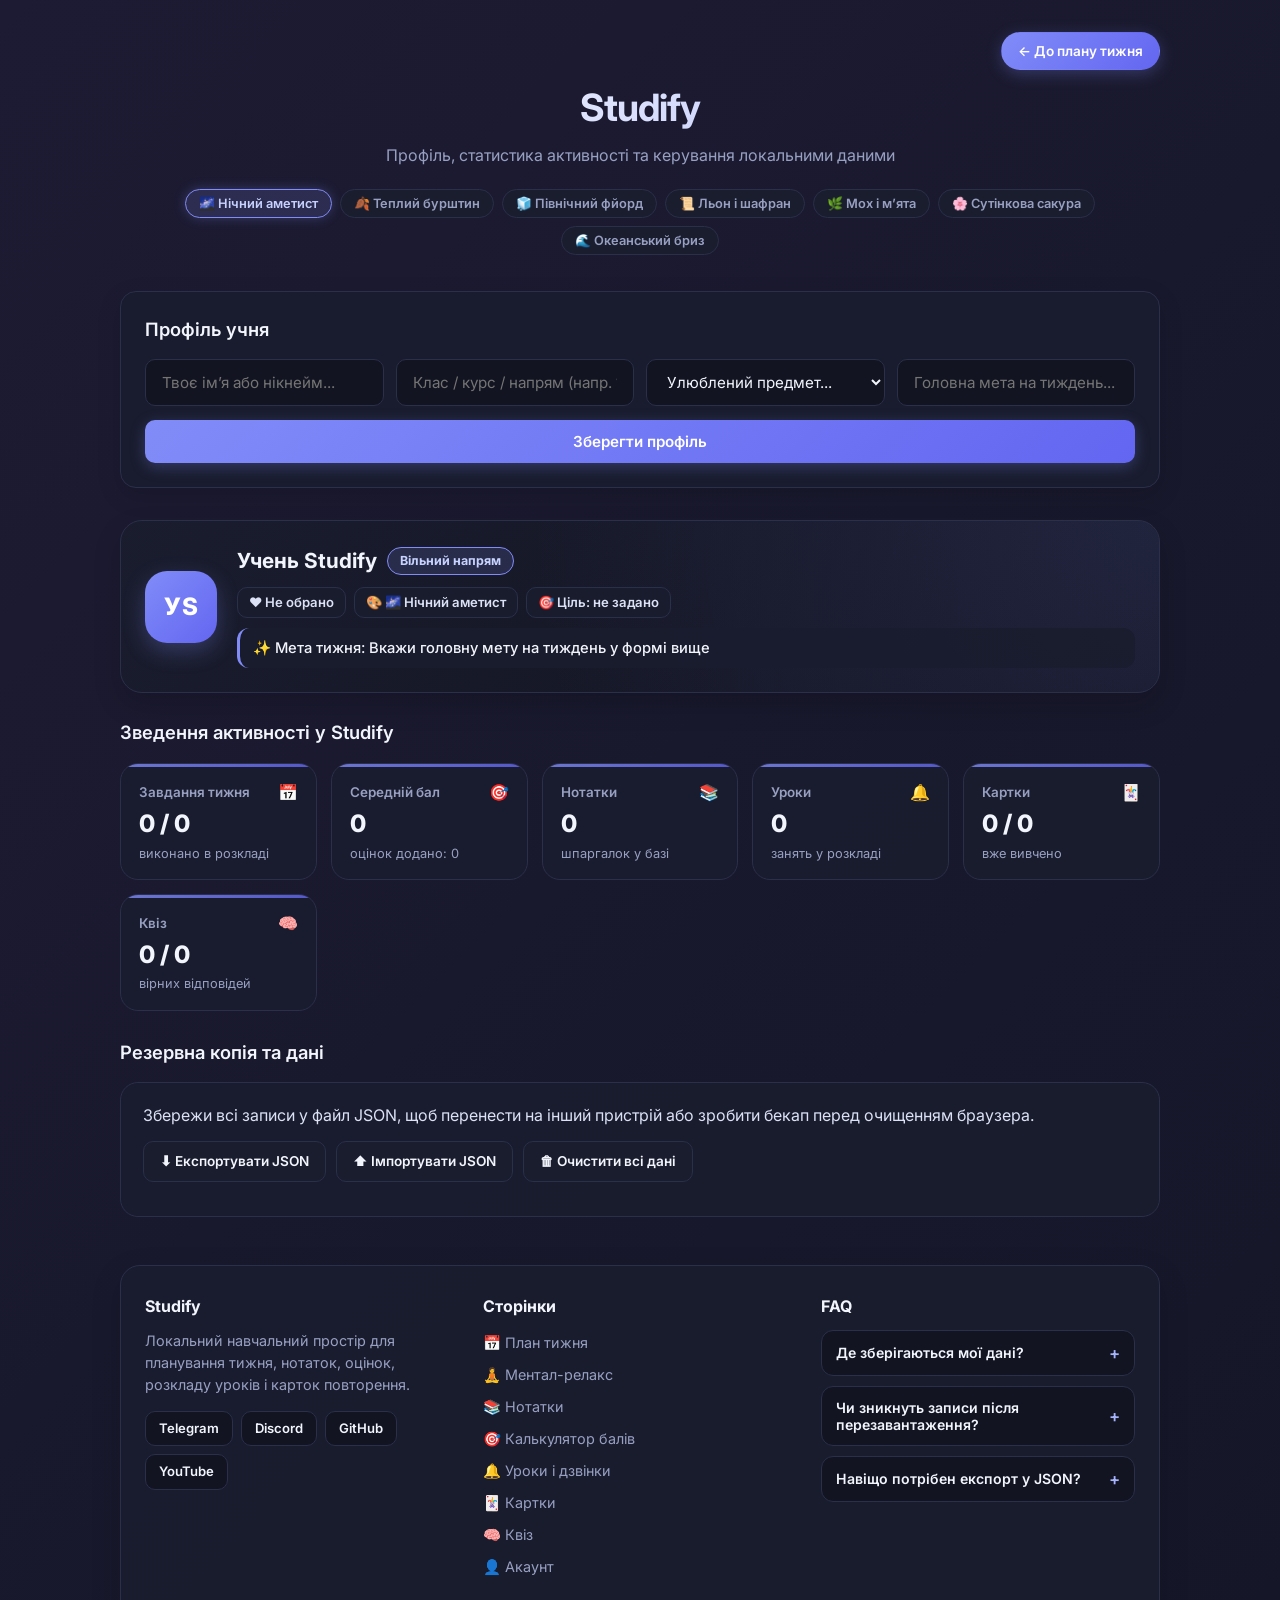
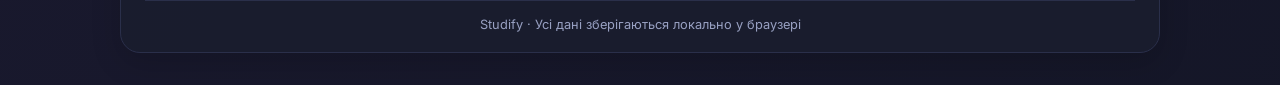
==== account.html @ 50eed4e3 "Add files via upload" ====
<!DOCTYPE html>
<html lang="uk">
<head>
    <meta charset="UTF-8">
    <meta name="viewport" content="width=device-width, initial-scale=1.0">
    <title>Studify — Акаунт</title>
    <link rel="stylesheet" href="css/style.css">
</head>
<body>
    <div class="container">
        <header>
            <div class="account-corner-wrap">
                <a href="index.html" class="account-corner-btn active-corner">← До плану тижня</a>
            </div>

            <h1>Studify</h1>
            <p>Профіль, статистика активності та керування локальними даними</p>

            <div class="theme-switcher">
                <button type="button" class="theme-btn active" data-theme="purple">🌌 Нічний аметист</button>
                <button type="button" class="theme-btn" data-theme="orange">🍂 Теплий бурштин</button>
                <button type="button" class="theme-btn" data-theme="blue">🧊 Північний фйорд</button>
                <button type="button" class="theme-btn" data-theme="cream">📜 Льон і шафран</button>
                <button type="button" class="theme-btn" data-theme="emerald">🌿 Мох і м’ята</button>
                <button type="button" class="theme-btn" data-theme="rose">🌸 Сутінкова сакура</button>
                <button type="button" class="theme-btn" data-theme="cyan">🌊 Океанський бриз</button>
            </div>
        </header>

        <section class="task-form-section">
            <h2>Профіль учня</h2>
            <form id="profileForm" class="profile-form">
                <div class="profile-grid">
                    <input type="text" id="profileName" placeholder="Твоє ім’я або нікнейм...">
                    <input type="text" id="profileGroup" placeholder="Клас / курс / напрям (напр. 10-Б або Web)...">
                    <select id="profileFavSubject">
                        <option value="">Улюблений предмет...</option>
                        <option value="Українська мова">Українська мова</option>
                        <option value="Українська література">Українська література</option>
                        <option value="Зарубіжна література">Зарубіжна література</option>
                        <option value="Алгебра">Алгебра</option>
                        <option value="Геометрія">Геометрія</option>
                        <option value="Історія України">Історія України</option>
                        <option value="Всесвітня історія">Всесвітня історія</option>
                        <option value="Англійська мова">Англійська мова</option>
                        <option value="Німецька мова">Німецька мова</option>
                        <option value="Фізика">Фізика</option>
                        <option value="Хімія">Хімія</option>
                        <option value="Біологія">Біологія</option>
                        <option value="Географія">Географія</option>
                        <option value="Інформатика">Інформатика</option>
                    </select>
                    <input type="text" id="profileGoal" placeholder="Головна мета на тиждень...">
                </div>
                <button type="submit">Зберегти профіль</button>
            </form>
        </section>

        <section class="board-section">
            <div class="account-hero" id="accountHero"></div>

            <h2>Зведення активності у Studify</h2>
            <div class="account-stats-grid" id="accountStatsGrid"></div>

            <h2 style="margin-top: 28px;">Резервна копія та дані</h2>
            <div class="account-data-panel">
                <p class="section-hint">Збережи всі записи у файл JSON, щоб перенести на інший пристрій або зробити бекап перед очищенням браузера.</p>
                <div class="account-data-actions">
                    <button type="button" class="secondary-btn" id="exportDataBtn">⬇ Експортувати JSON</button>
                    <label class="secondary-btn import-label" for="importDataInput">⬆ Імпортувати JSON</label>
                    <input type="file" id="importDataInput" accept=".json,application/json" style="display: none;">
                    <button type="button" class="secondary-btn danger-btn" id="clearAllDataBtn">🗑 Очистити всі дані</button>
                </div>
                <p class="account-status-msg" id="accountStatusMsg"></p>
            </div>
        </section>

        <footer class="site-footer">
            <div class="footer-grid">
                <div class="footer-col">
                    <h3>Studify</h3>
                    <p>Локальний навчальний простір для планування тижня, нотаток, оцінок, розкладу уроків і карток повторення.</p>
                    <div class="social-links">
                        <a href="https://t.me" target="_blank" rel="noopener noreferrer" class="social-link">Telegram</a>
                        <a href="https://discord.com" target="_blank" rel="noopener noreferrer" class="social-link">Discord</a>
                        <a href="https://github.com" target="_blank" rel="noopener noreferrer" class="social-link">GitHub</a>
                        <a href="https://youtube.com" target="_blank" rel="noopener noreferrer" class="social-link">YouTube</a>
                    </div>
                </div>

                <div class="footer-col">
                    <h3>Сторінки</h3>
                    <ul class="footer-nav">
                        <li><a href="index.html">📅 План тижня</a></li>
                        <li><a href="relax.html">🧘 Ментал-релакс</a></li>
                        <li><a href="notes.html">📚 Нотатки</a></li>
                        <li><a href="calc.html">🎯 Калькулятор балів</a></li>
                        <li><a href="schedule.html">🔔 Уроки і дзвінки</a></li>
                        <li><a href="flashcards.html">🃏 Картки</a></li>
                        <li><a href="quiz.html">🧠 Квіз</a></li>
                        <li><a href="account.html">👤 Акаунт</a></li>
                    </ul>
                </div>

                <div class="footer-col">
                    <h3>FAQ</h3>
                    <div class="faq-list">
                        <div class="faq-item">
                            <button type="button" class="faq-question">
                                <span>Де зберігаються мої дані?</span>
                                <span class="faq-icon">+</span>
                            </button>
                            <div class="faq-answer">
                                <p>Усі завдання, нотатки, оцінки, уроки, картки, тести та обрана тема зберігаються локально у твоєму браузері через localStorage без реєстрації.</p>
                            </div>
                        </div>

                        <div class="faq-item">
                            <button type="button" class="faq-question">
                                <span>Чи зникнуть записи після перезавантаження?</span>
                                <span class="faq-icon">+</span>
                            </button>
                            <div class="faq-answer">
                                <p>Ні, після оновлення чи закриття вкладки дані залишаються. Вони можуть очиститися лише при ручному видаленні або очищенні даних браузера.</p>
                            </div>
                        </div>

                        <div class="faq-item">
                            <button type="button" class="faq-question">
                                <span>Навіщо потрібен експорт у JSON?</span>
                                <span class="faq-icon">+</span>
                            </button>
                            <div class="faq-answer">
                                <p>Він дозволяє створити локальну резервну копію всіх твоїх нотаток, завдань, карток, тестів та оцінок і відновити їх у будь-який момент.</p>
                            </div>
                        </div>
                    </div>
                </div>
            </div>

            <div class="footer-bottom">
                <span>Studify · Усі дані зберігаються локально у браузері</span>
            </div>
        </footer>
    </div>

    <script src="js/account.js"></script>
    <script src="js/footer.js"></script>
    <script src="js/theme.js"></script>
</body>
</html>
---- css/style.css ----
@import url('https://fonts.googleapis.com/css2?family=Inter:wght@400;500;600;700&display=swap');

:root,
body[data-theme="purple"] {
    --bg-grad: linear-gradient(-45deg, #11131f, #191a2e, #121524, #1d1b33);
    --surface: rgba(26, 29, 46, 0.92);
    --surface-solid: #1a1d2e;
    --surface-inner: #121421;
    --surface-hover: #21253b;
    --border: #2a2f4a;
    --border-hover: #6366f1;
    --text: #dce1f5;
    --text-strong: #f3f5fc;
    --muted: #98a0c2;
    --accent: #818cf8;
    --accent-hover: #6366f1;
    --accent-soft: #a5b4fc;
    --badge-bg: rgba(129, 140, 248, 0.16);
    --badge-text: #c7d2fe;
    --btn-grad: linear-gradient(135deg, #818cf8, #6366f1);
    --hero-grad: linear-gradient(135deg, #6366f1, #8b5cf6);
    --title-grad: linear-gradient(135deg, #f3f5fc 25%, #a5b4fc 100%);
    --glow: rgba(129, 140, 248, 0.28);
    --btn-text: #ffffff;
    --inhale-grad: linear-gradient(135deg, #60a5fa, #6366f1);
    --inhale-glow: rgba(96, 165, 250, 0.4);
}

body[data-theme="orange"] {
    --bg-grad: linear-gradient(-45deg, #191512, #241d18, #171411, #292019);
    --surface: rgba(38, 31, 26, 0.93);
    --surface-solid: #261f1a;
    --surface-inner: #181310;
    --surface-hover: #302720;
    --border: #3d3128;
    --border-hover: #d97706;
    --text: #ede2d5;
    --text-strong: #faf5ef;
    --muted: #b8a696;
    --accent: #e09145;
    --accent-hover: #c97a30;
    --accent-soft: #f0b27a;
    --badge-bg: rgba(224, 145, 69, 0.16);
    --badge-text: #f5cba7;
    --btn-grad: linear-gradient(135deg, #e09145, #c86d3b);
    --hero-grad: linear-gradient(135deg, #d97706, #b45309);
    --title-grad: linear-gradient(135deg, #faf5ef 25%, #f0b27a 100%);
    --glow: rgba(224, 145, 69, 0.28);
    --btn-text: #1a1410;
    --inhale-grad: linear-gradient(135deg, #eab308, #d97706);
    --inhale-glow: rgba(234, 179, 8, 0.38);
}

body[data-theme="blue"] {
    --bg-grad: linear-gradient(-45deg, #141923, #1b2230, #131821, #1e2738);
    --surface: rgba(30, 38, 52, 0.93);
    --surface-solid: #1e2634;
    --surface-inner: #151b26;
    --surface-hover: #252f40;
    --border: #2e3a4f;
    --border-hover: #5e81ac;
    --text: #d8dee9;
    --text-strong: #eceff4;
    --muted: #9aa7bd;
    --accent: #7aa2f7;
    --accent-hover: #5d87e0;
    --accent-soft: #88c0d0;
    --badge-bg: rgba(136, 192, 208, 0.16);
    --badge-text: #bae6fd;
    --btn-grad: linear-gradient(135deg, #7aa2f7, #5e81ac);
    --hero-grad: linear-gradient(135deg, #5e81ac, #4c6f9c);
    --title-grad: linear-gradient(135deg, #eceff4 25%, #88c0d0 100%);
    --glow: rgba(122, 162, 247, 0.28);
    --btn-text: #ffffff;
    --inhale-grad: linear-gradient(135deg, #88c0d0, #5e81ac);
    --inhale-glow: rgba(136, 192, 208, 0.4);
}

body[data-theme="cream"] {
    --bg-grad: linear-gradient(-45deg, #f7f4eb, #efe9d8, #f5f1e6, #ebe3ce);
    --surface: rgba(252, 249, 242, 0.94);
    --surface-solid: #fcf9f2;
    --surface-inner: #f3eee1;
    --surface-hover: #ebe4d3;
    --border: #dfd6c1;
    --border-hover: #c59b27;
    --text: #3d3830;
    --text-strong: #26221c;
    --muted: #787062;
    --accent: #c89628;
    --accent-hover: #b0801c;
    --accent-soft: #9e7114;
    --badge-bg: rgba(200, 150, 40, 0.14);
    --badge-text: #7c580c;
    --btn-grad: linear-gradient(135deg, #d9a738, #c28d22);
    --hero-grad: linear-gradient(135deg, #c89628, #a67819);
    --title-grad: linear-gradient(135deg, #26221c 20%, #a67819 100%);
    --glow: rgba(200, 150, 40, 0.24);
    --btn-text: #ffffff;
    --inhale-grad: linear-gradient(135deg, #eab308, #ca8a04);
    --inhale-glow: rgba(202, 138, 4, 0.34);
}

body[data-theme="emerald"] {
    --bg-grad: linear-gradient(-45deg, #101917, #162420, #0f1715, #192924);
    --surface: rgba(23, 36, 32, 0.93);
    --surface-solid: #172420;
    --surface-inner: #101916;
    --surface-hover: #1d2e29;
    --border: #263d36;
    --border-hover: #4d9e84;
    --text: #d6e8e1;
    --text-strong: #edf7f3;
    --muted: #8fb3a6;
    --accent: #52b788;
    --accent-hover: #40916c;
    --accent-soft: #74c69d;
    --badge-bg: rgba(82, 183, 136, 0.16);
    --badge-text: #b7e4c7;
    --btn-grad: linear-gradient(135deg, #52b788, #3d9979);
    --hero-grad: linear-gradient(135deg, #40916c, #2d6a4f);
    --title-grad: linear-gradient(135deg, #edf7f3 25%, #74c69d 100%);
    --glow: rgba(82, 183, 136, 0.28);
    --btn-text: #0d1a15;
    --inhale-grad: linear-gradient(135deg, #64dfdf, #48bfe3);
    --inhale-glow: rgba(100, 223, 223, 0.36);
}

body[data-theme="rose"] {
    --bg-grad: linear-gradient(-45deg, #1a1319, #241a23, #171116, #291d27);
    --surface: rgba(38, 28, 37, 0.93);
    --surface-solid: #261c25;
    --surface-inner: #181117;
    --surface-hover: #30232e;
    --border: #423040;
    --border-hover: #c77d9e;
    --text: #eddce6;
    --text-strong: #faf2f7;
    --muted: #b89aab;
    --accent: #d982a9;
    --accent-hover: #c26991;
    --accent-soft: #e8a5c3;
    --badge-bg: rgba(217, 130, 169, 0.16);
    --badge-text: #f3c6da;
    --btn-grad: linear-gradient(135deg, #d982a9, #a675b8);
    --hero-grad: linear-gradient(135deg, #c26991, #8e62a3);
    --title-grad: linear-gradient(135deg, #faf2f7 25%, #e8a5c3 100%);
    --glow: rgba(217, 130, 169, 0.28);
    --btn-text: #1c1219;
    --inhale-grad: linear-gradient(135deg, #c084fc, #a855f7);
    --inhale-glow: rgba(192, 132, 252, 0.38);
}

body[data-theme="cyan"] {
    --bg-grad: linear-gradient(-45deg, #0f191d, #152429, #0e171b, #18292f);
    --surface: rgba(22, 36, 41, 0.93);
    --surface-solid: #162429;
    --surface-inner: #0e181c;
    --surface-hover: #1c2e35;
    --border: #253d46;
    --border-hover: #4ea8be;
    --text: #d5eaef;
    --text-strong: #eef8fa;
    --muted: #8cb2bd;
    --accent: #4cc9d6;
    --accent-hover: #36b0bd;
    --accent-soft: #7bdbe5;
    --badge-bg: rgba(76, 201, 214, 0.16);
    --badge-text: #b2ebf2;
    --btn-grad: linear-gradient(135deg, #4cc9d6, #4895ef);
    --hero-grad: linear-gradient(135deg, #36b0bd, #3a7ca5);
    --title-grad: linear-gradient(135deg, #eef8fa 25%, #7bdbe5 100%);
    --glow: rgba(76, 201, 214, 0.28);
    --btn-text: #0c181c;
    --inhale-grad: linear-gradient(135deg, #64dfdf, #4ea8de);
    --inhale-glow: rgba(100, 223, 223, 0.38);
}

@keyframes fadeInPage {
    from {
        opacity: 0;
        transform: translateY(12px);
    }
    to {
        opacity: 1;
        transform: translateY(0);
    }
}

@keyframes popInCard {
    0% {
        opacity: 0;
        transform: scale(0.92) translateY(10px);
    }
    100% {
        opacity: 1;
        transform: scale(1) translateY(0);
    }
}

@keyframes fadeOutCard {
    0% {
        opacity: 1;
        transform: scale(1);
    }
    100% {
        opacity: 0;
        transform: scale(0.85) translateX(15px);
    }
}

@keyframes pulseAura {
    0% {
        box-shadow: 0 0 0 0 var(--glow);
    }
    70% {
        box-shadow: 0 0 0 24px rgba(0, 0, 0, 0);
    }
    100% {
        box-shadow: 0 0 0 0 rgba(0, 0, 0, 0);
    }
}

@keyframes bgShift {
    0% {
        background-position: 0% 50%;
    }
    50% {
        background-position: 100% 50%;
    }
    100% {
        background-position: 0% 50%;
    }
}

* {
    box-sizing: border-box;
    margin: 0;
    padding: 0;
    font-family: 'Inter', -apple-system, BlinkMacSystemFont, 'Segoe UI', Roboto, sans-serif;
}

body {
    background: var(--bg-grad);
    background-size: 400% 400%;
    animation: bgShift 18s ease infinite;
    color: var(--text);
    padding: 32px 20px;
    line-height: 1.5;
    min-height: 100vh;
    transition: color 0.3s ease;
}

.container {
    max-width: 1040px;
    margin: 0 auto;
    animation: fadeInPage 0.5s ease-out;
}

header {
    text-align: center;
    margin-bottom: 36px;
}

header h1 {
    font-size: 2.35rem;
    font-weight: 700;
    letter-spacing: -0.025em;
    background: var(--title-grad);
    background-clip: text;
    -webkit-background-clip: text;
    -webkit-text-fill-color: transparent;
    margin-bottom: 6px;
}

header p {
    color: var(--muted);
    font-size: 1rem;
    margin-bottom: 22px;
}

.nav-menu {
    display: inline-flex;
    flex-wrap: wrap;
    justify-content: center;
    gap: 6px;
    background-color: var(--surface);
    backdrop-filter: blur(10px);
    padding: 6px;
    border-radius: 14px;
    border: 1px solid var(--border);
    margin-bottom: 14px;
}

.nav-btn {
    padding: 9px 16px;
    color: var(--muted);
    text-decoration: none;
    border-radius: 10px;
    font-weight: 500;
    font-size: 0.9rem;
    transition: all 0.25s cubic-bezier(0.4, 0, 0.2, 1);
}

.nav-btn:hover {
    color: var(--text-strong);
    background-color: var(--badge-bg);
    transform: translateY(-2px);
}

.nav-btn.active {
    background: var(--btn-grad);
    color: var(--btn-text);
    font-weight: 600;
    box-shadow: 0 4px 15px var(--glow);
}

.theme-switcher {
    display: flex;
    flex-wrap: wrap;
    justify-content: center;
    gap: 8px;
}

.theme-btn {
    padding: 6px 13px;
    border-radius: 999px;
    border: 1px solid var(--border);
    background: var(--surface-solid);
    color: var(--muted);
    font-size: 0.8rem;
    font-weight: 600;
    cursor: pointer;
    transition: all 0.2s ease;
}

.theme-btn:hover {
    color: var(--text-strong);
    border-color: var(--accent);
    transform: translateY(-1px);
}

.theme-btn.active {
    background: var(--badge-bg);
    color: var(--badge-text);
    border-color: var(--accent);
    box-shadow: 0 0 12px var(--glow);
}

.task-form-section {
    background: var(--surface);
    padding: 24px;
    border-radius: 16px;
    border: 1px solid var(--border);
    box-shadow: 0 8px 25px rgba(0, 0, 0, 0.14);
    margin-bottom: 32px;
    transition: border-color 0.3s ease, box-shadow 0.3s ease;
}

.task-form-section:hover {
    border-color: var(--border-hover);
    box-shadow: 0 10px 30px var(--glow);
}

.task-form-section h2,
.board-section h2 {
    font-size: 1.15rem;
    font-weight: 600;
    color: var(--text-strong);
    margin-bottom: 16px;
}

#taskForm,
#noteForm,
#calcForm,
#lessonForm,
#flashcardForm {
    display: flex;
    gap: 12px;
    flex-wrap: wrap;
}

input[type="text"],
input[type="number"],
select {
    padding: 12px 16px;
    font-size: 0.95rem;
    color: var(--text-strong);
    background-color: var(--surface-inner);
    border: 1px solid var(--border);
    border-radius: 10px;
    flex: 1;
    min-width: 180px;
    transition: all 0.25s ease;
    outline: none;
    cursor: pointer;
}

input[type="text"] {
    cursor: text;
}

input[type="text"]:focus,
input[type="number"]:focus,
select:focus {
    background-color: var(--surface-solid);
    border-color: var(--accent);
    box-shadow: 0 0 0 4px var(--badge-bg);
    transform: translateY(-1px);
}

button[type="submit"],
#startBreathBtn {
    position: relative;
    overflow: hidden;
    padding: 12px 24px;
    background: var(--btn-grad);
    color: var(--btn-text);
    border: none;
    border-radius: 10px;
    cursor: pointer;
    font-size: 0.95rem;
    font-weight: 600;
    transition: all 0.25s cubic-bezier(0.4, 0, 0.2, 1);
    box-shadow: 0 4px 15px var(--glow);
}

button[type="submit"]::after,
#startBreathBtn::after {
    content: '';
    position: absolute;
    top: 0;
    left: -100%;
    width: 100%;
    height: 100%;
    background: linear-gradient(90deg, transparent, rgba(255, 255, 255, 0.22), transparent);
    transition: left 0.5s ease;
}

button[type="submit"]:hover::after,
#startBreathBtn:hover::after {
    left: 100%;
}

button[type="submit"]:hover,
#startBreathBtn:hover {
    transform: translateY(-2px) scale(1.02);
    box-shadow: 0 8px 22px var(--glow);
}

button[type="submit"]:active,
#startBreathBtn:active {
    transform: translateY(0) scale(0.98);
}

.board {
    display: grid;
    grid-template-columns: repeat(auto-fit, minmax(260px, 1fr));
    gap: 20px;
}

.day-column {
    background: var(--surface);
    padding: 20px;
    border-radius: 16px;
    border: 1px solid var(--border);
    box-shadow: 0 4px 20px rgba(0, 0, 0, 0.14);
    min-height: 160px;
    transition: transform 0.3s ease, border-color 0.3s ease, box-shadow 0.3s ease;
}

.day-column:hover {
    transform: translateY(-4px);
    border-color: var(--border-hover);
    box-shadow: 0 12px 28px var(--glow);
}

.day-column h3 {
    font-size: 1rem;
    font-weight: 600;
    color: var(--accent-soft);
    padding-bottom: 12px;
    margin-bottom: 14px;
    border-bottom: 1px solid var(--border);
}

.task-list {
    list-style: none;
    display: flex;
    flex-direction: column;
    gap: 10px;
}

.task-item {
    display: flex;
    justify-content: space-between;
    align-items: center;
    background: var(--surface-inner);
    padding: 12px 14px;
    border-radius: 10px;
    border: 1px solid var(--border);
    font-size: 0.95rem;
    color: var(--text);
    animation: popInCard 0.3s cubic-bezier(0.16, 1, 0.3, 1);
    transition: all 0.2s ease;
}

.task-item:hover {
    border-color: var(--accent);
    background: var(--surface-hover);
    transform: translateX(4px);
}

.removing {
    animation: fadeOutCard 0.25s ease forwards !important;
}

.btn-delete {
    background: transparent;
    border: none;
    color: var(--muted);
    cursor: pointer;
    font-size: 0.9rem;
    width: 28px;
    height: 28px;
    border-radius: 6px;
    display: flex;
    align-items: center;
    justify-content: center;
    transition: all 0.2s ease;
}

.btn-delete:hover {
    background-color: rgba(239, 68, 68, 0.2);
    color: #ef4444;
    transform: rotate(90deg);
}

.relax-card {
    background: var(--surface);
    padding: 48px 24px;
    border-radius: 20px;
    border: 1px solid var(--border);
    text-align: center;
    box-shadow: 0 8px 30px rgba(0, 0, 0, 0.16);
    max-width: 540px;
    margin: 0 auto;
    animation: popInCard 0.4s ease-out;
}

.relax-card h2 {
    color: var(--text-strong);
    font-size: 1.4rem;
    margin-bottom: 8px;
}

.relax-card p {
    color: var(--muted);
    margin-bottom: 36px;
}

.breathing-circle {
    width: 170px;
    height: 170px;
    background: var(--hero-grad);
    color: var(--btn-text);
    border-radius: 50%;
    margin: 0 auto 36px auto;
    display: flex;
    align-items: center;
    justify-content: center;
    font-size: 1.05rem;
    font-weight: 600;
    animation: pulseAura 3s infinite;
    transition: transform 4s cubic-bezier(0.4, 0, 0.2, 1), background 4s ease-in-out, box-shadow 4s ease-in-out;
}

.breathing-circle.inhale {
    transform: scale(1.3);
    background: var(--inhale-grad);
    animation: none;
    box-shadow: 0 0 45px var(--inhale-glow);
}

.breathing-circle.exhale {
    transform: scale(1);
    background: var(--hero-grad);
    box-shadow: 0 0 25px var(--glow);
}

#startBreathBtn:disabled {
    opacity: 0.55;
    cursor: not-allowed;
    transform: none;
    box-shadow: none;
}

.notes-grid {
    display: grid;
    grid-template-columns: repeat(auto-fill, minmax(280px, 1fr));
    gap: 20px;
}

.note-card {
    background: var(--surface);
    padding: 20px;
    border-radius: 16px;
    border: 1px solid var(--border);
    box-shadow: 0 4px 20px rgba(0, 0, 0, 0.14);
    display: flex;
    flex-direction: column;
    justify-content: space-between;
    animation: popInCard 0.35s cubic-bezier(0.16, 1, 0.3, 1);
    transition: transform 0.25s ease, border-color 0.25s ease, box-shadow 0.25s ease;
}

.note-card:hover {
    transform: translateY(-5px);
    border-color: var(--accent);
    box-shadow: 0 12px 28px var(--glow);
}

.note-header {
    display: flex;
    justify-content: space-between;
    align-items: center;
    margin-bottom: 12px;
}

.note-header strong {
    display: inline-block;
    background-color: var(--badge-bg);
    color: var(--badge-text);
    padding: 4px 12px;
    border-radius: 20px;
    font-size: 0.85rem;
    font-weight: 600;
}

.note-card p {
    color: var(--text);
    font-size: 0.95rem;
    line-height: 1.6;
    word-break: break-word;
}

.calc-result-box {
    background: var(--hero-grad);
    color: var(--btn-text);
    padding: 24px;
    border-radius: 16px;
    font-size: 1.6rem;
    font-weight: 700;
    text-align: center;
    margin-bottom: 24px;
    box-shadow: 0 10px 30px var(--glow);
    letter-spacing: -0.02em;
    transition: transform 0.3s cubic-bezier(0.34, 1.56, 0.64, 1);
}

.calc-result-box.bump {
    transform: scale(1.04);
}

#gradesBoard {
    display: block;
    background: var(--surface);
    padding: 20px;
    border-radius: 16px;
    border: 1px solid var(--border);
    box-shadow: 0 4px 20px rgba(0, 0, 0, 0.14);
}

#gradesBoard .task-item strong {
    background-color: var(--badge-bg);
    color: var(--badge-text);
    padding: 3px 10px;
    border-radius: 8px;
    margin-left: 8px;
    font-size: 0.9rem;
}

.stats-card {
    background: var(--surface);
    padding: 24px;
    border-radius: 16px;
    border: 1px solid var(--border);
    box-shadow: 0 8px 25px rgba(0, 0, 0, 0.14);
    animation: popInCard 0.35s ease-out;
}

.stats-card h3 {
    font-size: 1rem;
    font-weight: 600;
    color: var(--badge-text);
    margin-bottom: 20px;
}

.bar-chart {
    display: flex;
    align-items: flex-end;
    gap: 16px;
    min-height: 220px;
    padding: 12px 8px 4px;
    overflow-x: auto;
}

.empty-stats {
    color: var(--muted);
    font-size: 0.95rem;
    align-self: center;
}

.bar-col {
    flex: 1;
    min-width: 72px;
    max-width: 120px;
    display: flex;
    flex-direction: column;
    align-items: center;
    gap: 8px;
}

.bar-value {
    font-size: 0.85rem;
    font-weight: 700;
    color: var(--text-strong);
}

.bar-track {
    width: 100%;
    height: 150px;
    background: var(--surface-inner);
    border: 1px solid var(--border);
    border-radius: 12px;
    padding: 4px;
    display: flex;
    align-items: flex-end;
    overflow: hidden;
}

.bar-fill {
    width: 100%;
    height: 0%;
    border-radius: 8px;
    background: var(--btn-grad);
    box-shadow: 0 0 18px var(--glow);
    transition: height 0.7s cubic-bezier(0.22, 1, 0.36, 1), filter 0.25s ease;
}

.bar-col:hover .bar-fill {
    filter: brightness(1.12);
}

.bar-label {
    font-size: 0.78rem;
    color: var(--muted);
    text-align: center;
    line-height: 1.25;
    word-break: break-word;
}

.bells-grid {
    display: grid;
    grid-template-columns: repeat(auto-fit, minmax(120px, 1fr));
    gap: 10px;
}

.bell-badge {
    background: var(--surface-inner);
    border: 1px solid var(--border);
    border-radius: 12px;
    padding: 10px 12px;
    display: flex;
    flex-direction: column;
    align-items: center;
    gap: 4px;
    transition: transform 0.2s ease, border-color 0.2s ease;
}

.bell-badge:hover {
    transform: translateY(-2px);
    border-color: var(--accent);
}

.bell-badge strong {
    font-size: 0.82rem;
    color: var(--accent-soft);
}

.bell-badge span {
    font-size: 0.85rem;
    font-weight: 600;
    color: var(--text-strong);
}

.lesson-info {
    display: flex;
    align-items: center;
    gap: 10px;
    flex-wrap: wrap;
}

.lesson-num {
    background: var(--btn-grad);
    color: var(--btn-text);
    width: 24px;
    height: 24px;
    border-radius: 7px;
    font-size: 0.8rem;
    font-weight: 700;
    display: inline-flex;
    align-items: center;
    justify-content: center;
    flex-shrink: 0;
}

.lesson-room {
    background: var(--badge-bg);
    color: var(--badge-text);
    padding: 2px 8px;
    border-radius: 6px;
    font-size: 0.78rem;
    font-weight: 600;
}

.empty-lesson {
    color: var(--muted);
    font-size: 0.88rem;
    padding: 8px 0;
}

.flashcards-stats {
    background: var(--surface);
    padding: 14px 20px;
    border-radius: 14px;
    border: 1px solid var(--border);
    color: var(--text-strong);
    font-weight: 600;
    font-size: 0.95rem;
    margin-bottom: 20px;
}

.flashcards-grid {
    display: grid;
    grid-template-columns: repeat(auto-fill, minmax(290px, 1fr));
    gap: 20px;
}

.flashcard-item {
    display: flex;
    flex-direction: column;
    gap: 10px;
    animation: popInCard 0.35s cubic-bezier(0.16, 1, 0.3, 1);
}

.flashcard-scene {
    perspective: 1000px;
    height: 190px;
    cursor: pointer;
}

.flashcard-inner {
    position: relative;
    width: 100%;
    height: 100%;
    transform-style: preserve-3d;
    transition: transform 0.55s cubic-bezier(0.22, 1, 0.36, 1);
}

.flashcard-scene.is-flipped .flashcard-inner {
    transform: rotateY(180deg);
}

.flashcard-face {
    position: absolute;
    inset: 0;
    backface-visibility: hidden;
    background: var(--surface);
    border: 1px solid var(--border);
    border-radius: 16px;
    padding: 18px;
    display: flex;
    flex-direction: column;
    justify-content: space-between;
    box-shadow: 0 6px 20px rgba(0, 0, 0, 0.16);
    transition: border-color 0.25s ease, box-shadow 0.25s ease;
}

.flashcard-scene:hover .flashcard-face {
    border-color: var(--accent);
    box-shadow: 0 10px 26px var(--glow);
}

.flashcard-back {
    transform: rotateY(180deg);
    background: var(--surface-hover);
    border-color: var(--accent);
}

.flashcard-item.status-known .flashcard-face {
    border-color: #10b981;
}

.flashcard-item.status-repeat .flashcard-face {
    border-color: var(--accent);
}

.flashcard-subject {
    align-self: flex-start;
    background: var(--badge-bg);
    color: var(--badge-text);
    padding: 3px 10px;
    border-radius: 999px;
    font-size: 0.78rem;
    font-weight: 600;
}

.flashcard-text {
    color: var(--text-strong);
    font-size: 1.05rem;
    font-weight: 600;
    text-align: center;
    line-height: 1.45;
    word-break: break-word;
}

.flashcard-hint {
    font-size: 0.75rem;
    color: var(--muted);
    text-align: center;
}

.flashcard-actions {
    display: flex;
    align-items: center;
    gap: 8px;
}

.card-status-btn {
    flex: 1;
    padding: 8px 12px;
    border-radius: 10px;
    border: 1px solid var(--border);
    background: var(--surface-solid);
    color: var(--muted);
    font-size: 0.85rem;
    font-weight: 600;
    cursor: pointer;
    transition: all 0.2s ease;
}

.card-status-btn:hover {
    color: var(--text-strong);
    border-color: var(--accent);
}

.card-status-btn.repeat.active {
    background: var(--badge-bg);
    color: var(--badge-text);
    border-color: var(--accent);
}

.card-status-btn.known.active {
    background: rgba(16, 185, 129, 0.2);
    color: #34d399;
    border-color: #10b981;
}

.site-footer {
    margin-top: 48px;
    background: var(--surface);
    border: 1px solid var(--border);
    border-radius: 20px;
    padding: 28px 24px 18px;
    box-shadow: 0 10px 30px rgba(0, 0, 0, 0.16);
    animation: fadeInPage 0.5s ease-out;
}

.footer-grid {
    display: grid;
    grid-template-columns: repeat(auto-fit, minmax(240px, 1fr));
    gap: 24px;
    padding-bottom: 22px;
    border-bottom: 1px solid var(--border);
}

.footer-col h3 {
    font-size: 1rem;
    font-weight: 700;
    color: var(--text-strong);
    margin-bottom: 12px;
}

.footer-col p {
    font-size: 0.9rem;
    color: var(--muted);
    line-height: 1.55;
}

.social-links {
    display: flex;
    flex-wrap: wrap;
    gap: 8px;
    margin-top: 14px;
}

.social-link {
    text-decoration: none;
    font-size: 0.82rem;
    font-weight: 600;
    padding: 7px 13px;
    border-radius: 10px;
    background: var(--surface-inner);
    color: var(--text-strong);
    border: 1px solid var(--border);
    transition: transform 0.2s ease, border-color 0.2s ease, background 0.2s ease;
}

.social-link:hover {
    transform: translateY(-2px);
    border-color: var(--accent);
    background: var(--badge-bg);
    color: var(--badge-text);
}

.footer-nav {
    list-style: none;
    display: flex;
    flex-direction: column;
    gap: 8px;
}

.footer-nav a {
    text-decoration: none;
    font-size: 0.9rem;
    color: var(--muted);
    transition: color 0.2s ease, transform 0.2s ease;
    display: inline-block;
}

.footer-nav a:hover {
    color: var(--accent-soft);
    transform: translateX(4px);
}

.faq-list {
    display: flex;
    flex-direction: column;
    gap: 10px;
}

.faq-item {
    background: var(--surface-inner);
    border: 1px solid var(--border);
    border-radius: 12px;
    overflow: hidden;
    transition: border-color 0.2s ease;
}

.faq-item.open {
    border-color: var(--accent);
}

.faq-question {
    width: 100%;
    background: transparent;
    border: none;
    padding: 12px 14px;
    color: var(--text-strong);
    font-size: 0.88rem;
    font-weight: 600;
    text-align: left;
    display: flex;
    justify-content: space-between;
    align-items: center;
    gap: 10px;
    cursor: pointer;
    transition: background 0.2s ease;
}

.faq-question:hover {
    background: var(--surface-hover);
}

.faq-icon {
    font-size: 1.05rem;
    color: var(--accent-soft);
    transition: transform 0.25s ease;
    flex-shrink: 0;
}

.faq-item.open .faq-icon {
    transform: rotate(45deg);
}

.faq-answer {
    max-height: 0;
    overflow: hidden;
    transition: max-height 0.3s ease;
}

.faq-item.open .faq-answer {
    max-height: 220px;
}

.faq-answer p {
    padding: 0 14px 12px;
    font-size: 0.84rem;
    color: var(--muted);
}

.footer-bottom {
    padding-top: 14px;
    text-align: center;
    font-size: 0.8rem;
    color: var(--muted);
}
#quizForm {
    display: flex;
    flex-direction: column;
    gap: 12px;
}

.quiz-options-grid {
    display: grid;
    grid-template-columns: repeat(auto-fit, minmax(220px, 1fr));
    gap: 10px;
}

.quiz-toolbar {
    display: flex;
    justify-content: space-between;
    align-items: center;
    gap: 12px;
    flex-wrap: wrap;
    margin-bottom: 14px;
}

.quiz-toolbar h2 {
    margin-bottom: 0;
}

.secondary-btn {
    padding: 9px 16px;
    border-radius: 10px;
    border: 1px solid var(--border);
    background: var(--surface-solid);
    color: var(--text-strong);
    font-size: 0.85rem;
    font-weight: 600;
    cursor: pointer;
    transition: all 0.2s ease;
}

.secondary-btn:hover {
    border-color: var(--accent);
    background: var(--badge-bg);
    color: var(--badge-text);
}

.quiz-score-box {
    background: var(--surface);
    padding: 14px 20px;
    border-radius: 14px;
    border: 1px solid var(--border);
    color: var(--text-strong);
    font-weight: 600;
    font-size: 0.95rem;
    margin-bottom: 20px;
}

.quiz-list {
    display: flex;
    flex-direction: column;
    gap: 18px;
}

.quiz-card {
    background: var(--surface);
    border: 1px solid var(--border);
    border-radius: 16px;
    padding: 20px;
    box-shadow: 0 6px 22px rgba(0, 0, 0, 0.14);
    animation: popInCard 0.35s ease-out;
}

.quiz-card-top {
    display: flex;
    justify-content: space-between;
    align-items: center;
    margin-bottom: 10px;
}

.quiz-question-text {
    font-size: 1.05rem;
    font-weight: 600;
    color: var(--text-strong);
    margin-bottom: 14px;
}

.quiz-options-list {
    display: grid;
    grid-template-columns: repeat(auto-fit, minmax(220px, 1fr));
    gap: 10px;
}

.quiz-option-btn {
    padding: 11px 14px;
    border-radius: 10px;
    border: 1px solid var(--border);
    background: var(--surface-inner);
    color: var(--text);
    font-size: 0.9rem;
    font-weight: 500;
    text-align: left;
    cursor: pointer;
    transition: all 0.2s ease;
}

.quiz-option-btn:hover {
    border-color: var(--accent);
    background: var(--surface-hover);
    color: var(--text-strong);
}

.quiz-option-btn.is-correct {
    background: rgba(16, 185, 129, 0.2);
    border-color: #10b981;
    color: #34d399;
    font-weight: 600;
}

.quiz-option-btn.is-wrong {
    background: rgba(239, 68, 68, 0.2);
    border-color: #ef4444;
    color: #f87171;
}

.quiz-feedback {
    margin-top: 12px;
    font-size: 0.88rem;
    font-weight: 600;
}

.quiz-feedback.ok {
    color: #34d399;
}

.quiz-feedback.err {
    color: #f87171;
}
.week-progress-wrap {
    background: var(--surface);
    border: 1px solid var(--border);
    border-radius: 14px;
    padding: 14px 18px;
    margin-bottom: 20px;
}

.week-progress-meta {
    display: flex;
    justify-content: space-between;
    gap: 12px;
    font-size: 0.9rem;
    font-weight: 600;
    color: var(--text-strong);
    margin-bottom: 10px;
    flex-wrap: wrap;
}

.week-progress-track {
    width: 100%;
    height: 10px;
    border-radius: 999px;
    background: var(--surface-inner);
    overflow: hidden;
}

.week-progress-fill {
    height: 100%;
    width: 0%;
    border-radius: 999px;
    background: var(--btn-grad);
    transition: width 0.35s ease;
}

.task-item.is-important {
    border-color: var(--accent);
}

.task-mini-actions,
.note-card-actions {
    display: flex;
    align-items: center;
    gap: 6px;
    flex-shrink: 0;
}

.mini-icon-btn {
    background: var(--surface-solid);
    color: var(--muted);
    border: 1px solid var(--border);
    border-radius: 8px;
    width: 28px;
    height: 28px;
    font-size: 0.85rem;
    cursor: pointer;
    transition: all 0.2s ease;
}

.mini-icon-btn:hover,
.mini-icon-btn.active {
    color: var(--badge-text);
    background: var(--badge-bg);
    border-color: var(--accent);
}

.mini-copy-btn {
    background: var(--surface-solid);
    color: var(--text-strong);
    border: 1px solid var(--border);
    border-radius: 8px;
    padding: 4px 9px;
    font-size: 0.78rem;
    font-weight: 600;
    cursor: pointer;
    transition: all 0.2s ease;
}

.mini-copy-btn:hover {
    border-color: var(--accent);
    background: var(--badge-bg);
    color: var(--badge-text);
}

.note-card.is-pinned {
    border-color: var(--accent);
}

.pomodoro-box {
    margin-top: 28px;
    padding-top: 22px;
    border-top: 1px solid var(--border);
    display: flex;
    flex-direction: column;
    align-items: center;
    gap: 14px;
}

.pomodoro-box h3 {
    color: var(--text-strong);
    font-size: 1.05rem;
}

.pomo-modes,
.pomo-controls,
.card-toolbar,
.card-filter-group {
    display: flex;
    align-items: center;
    gap: 10px;
    flex-wrap: wrap;
    justify-content: center;
}

.card-toolbar {
    justify-content: space-between;
    margin-bottom: 18px;
}

.pomo-display {
    font-size: 2rem;
    font-weight: 700;
    color: var(--text-strong);
    background: var(--surface-inner);
    border: 1px solid var(--border);
    padding: 10px 24px;
    border-radius: 14px;
}

.live-bell-banner {
    margin-top: 14px;
    padding: 11px 16px;
    border-radius: 12px;
    background: var(--badge-bg);
    color: var(--badge-text);
    font-weight: 600;
    font-size: 0.9rem;
}

.chart-highlights {
    margin-top: 14px;
    font-size: 0.88rem;
    color: var(--muted);
    text-align: center;
}

.quiz-explanation {
    margin-top: 8px;
    font-size: 0.85rem;
    color: var(--muted);
}

.secondary-btn.active {
    background: var(--badge-bg);
    color: var(--badge-text);
    border-color: var(--accent);
}
.pace-switcher {
    display: flex;
    justify-content: center;
    gap: 10px;
    flex-wrap: wrap;
    margin: 16px 0 24px;
}

.pace-btn {
    padding: 8px 16px;
    border-radius: 10px;
    border: 1px solid var(--border);
    background: var(--surface-solid);
    color: var(--muted);
    font-size: 0.85rem;
    font-weight: 600;
    cursor: pointer;
    transition: all 0.2s ease;
}

.pace-btn:hover:not(:disabled) {
    color: var(--text-strong);
    border-color: var(--accent);
}

.pace-btn.active {
    background: var(--badge-bg);
    color: var(--badge-text);
    border-color: var(--accent);
}

.pace-btn:disabled {
    opacity: 0.55;
    cursor: not-allowed;
}

.cycles-counter {
    margin: 18px 0 14px;
    font-size: 0.92rem;
    font-weight: 600;
    color: var(--text-strong);
}
.target-box {
    margin: 16px 0 20px;
    padding: 14px 18px;
    border-radius: 14px;
    background: var(--surface);
    border: 1px solid var(--border);
    display: flex;
    align-items: center;
    gap: 12px;
    flex-wrap: wrap;
}

.target-box label {
    font-size: 0.92rem;
    font-weight: 600;
    color: var(--text-strong);
}

.target-box input {
    width: 96px;
    padding: 8px 12px;
    border-radius: 10px;
    border: 1px solid var(--border);
    background: var(--surface-inner);
    color: var(--text-strong);
    font-size: 0.92rem;
    font-weight: 600;
    outline: none;
    transition: border-color 0.2s ease;
}

.target-box input:focus {
    border-color: var(--accent);
}

.target-status {
    font-size: 0.88rem;
    color: var(--muted);
    flex: 1;
    min-width: 200px;
}
.target-box {
    margin: 16px 0 20px;
    padding: 14px 18px;
    border-radius: 14px;
    background: var(--surface);
    border: 1px solid var(--border);
    display: flex;
    align-items: center;
    gap: 12px;
    flex-wrap: wrap;
}

.target-box label {
    font-size: 0.92rem;
    font-weight: 600;
    color: var(--text-strong);
}

.target-box select {
    min-width: 130px;
    padding: 8px 12px;
    border-radius: 10px;
    border: 1px solid var(--border);
    background: var(--surface-inner);
    color: var(--text-strong);
    font-size: 0.92rem;
    font-weight: 600;
    outline: none;
    cursor: pointer;
    transition: border-color 0.2s ease;
}

.target-box select:focus {
    border-color: var(--accent);
}

.target-status {
    font-size: 0.88rem;
    color: var(--muted);
    flex: 1;
    min-width: 200px;
}
.task-item.done {
    background: rgba(16, 185, 129, 0.14);
    border-color: #10b981;
    box-shadow: 0 0 0 1px rgba(16, 185, 129, 0.25);
}

.task-item.done .task-title {
    color: #6ee7b7;
    text-decoration: line-through;
    opacity: 0.85;
}

.task-item.done .task-title::before {
    content: "✓ ";
    color: #10b981;
    font-weight: 700;
}
.account-corner-wrap {
    display: flex;
    justify-content: flex-end;
    margin-bottom: 10px;
}

.account-corner-btn {
    display: inline-flex;
    align-items: center;
    gap: 6px;
    padding: 8px 16px;
    border-radius: 999px;
    text-decoration: none;
    font-size: 0.85rem;
    font-weight: 600;
    color: var(--text-strong);
    background: var(--surface);
    border: 1px solid var(--border);
    box-shadow: 0 4px 14px rgba(0, 0, 0, 0.14);
    transition: all 0.2s ease;
}

.account-corner-btn:hover {
    border-color: var(--accent);
    background: var(--badge-bg);
    color: var(--badge-text);
    transform: translateY(-2px);
}

.account-corner-btn.active-corner {
    background: var(--btn-grad);
    color: var(--btn-text);
    border-color: transparent;
    box-shadow: 0 4px 16px var(--glow);
}
.profile-form {
    display: flex;
    flex-direction: column;
    gap: 14px;
}

.profile-grid {
    display: grid;
    grid-template-columns: repeat(auto-fit, minmax(220px, 1fr));
    gap: 12px;
}

.account-hero {
    position: relative;
    overflow: hidden;
    background: linear-gradient(135deg, var(--surface) 0%, var(--surface-inner) 100%);
    border: 1px solid var(--border);
    border-radius: 22px;
    padding: 24px;
    margin-bottom: 26px;
    display: flex;
    align-items: center;
    gap: 20px;
    flex-wrap: wrap;
    box-shadow: 0 12px 28px rgba(0, 0, 0, 0.16);
}

.account-hero::before {
    content: "";
    position: absolute;
    inset: 0;
    background: radial-gradient(circle at top right, var(--glow), transparent 60%);
    opacity: 0.45;
    pointer-events: none;
}

.account-avatar {
    position: relative;
    z-index: 1;
    width: 72px;
    height: 72px;
    border-radius: 22px;
    background: var(--btn-grad);
    color: var(--btn-text);
    font-size: 1.5rem;
    font-weight: 800;
    letter-spacing: 0.5px;
    display: flex;
    align-items: center;
    justify-content: center;
    flex-shrink: 0;
    box-shadow: 0 8px 22px var(--glow);
}

.account-hero-info {
    position: relative;
    z-index: 1;
    flex: 1;
    min-width: 240px;
}

.account-name-row {
    display: flex;
    align-items: center;
    gap: 10px;
    flex-wrap: wrap;
    margin-bottom: 10px;
}

.account-name-row h3 {
    font-size: 1.3rem;
    font-weight: 700;
    color: var(--text-strong);
}

.account-badge {
    padding: 4px 12px;
    border-radius: 999px;
    font-size: 0.78rem;
    font-weight: 700;
    background: var(--badge-bg);
    color: var(--badge-text);
    border: 1px solid var(--accent);
}

.account-chips {
    display: flex;
    flex-wrap: wrap;
    gap: 8px;
    margin-bottom: 10px;
}

.account-chip {
    padding: 5px 11px;
    border-radius: 10px;
    font-size: 0.82rem;
    font-weight: 600;
    color: var(--text);
    background: var(--surface);
    border: 1px solid var(--border);
}

.account-goal {
    font-size: 0.92rem;
    color: var(--text-strong);
    font-weight: 500;
    padding: 9px 13px;
    border-radius: 12px;
    background: var(--surface);
    border-left: 3px solid var(--accent);
}

.account-stats-grid {
    display: grid;
    grid-template-columns: repeat(auto-fit, minmax(195px, 1fr));
    gap: 14px;
}

.account-stat-card {
    position: relative;
    overflow: hidden;
    background: var(--surface);
    border: 1px solid var(--border);
    border-radius: 18px;
    padding: 16px 18px;
    display: flex;
    flex-direction: column;
    gap: 6px;
    transition: transform 0.2s ease, border-color 0.2s ease, box-shadow 0.2s ease;
}

.account-stat-card::before {
    content: "";
    position: absolute;
    top: 0;
    left: 0;
    right: 0;
    height: 3px;
    background: var(--btn-grad);
    opacity: 0.8;
}

.account-stat-card:hover {
    transform: translateY(-3px);
    border-color: var(--accent);
    box-shadow: 0 10px 22px rgba(0, 0, 0, 0.14);
}

.account-stat-top {
    display: flex;
    align-items: center;
    justify-content: space-between;
    gap: 8px;
}

.account-stat-label {
    font-size: 0.84rem;
    color: var(--muted);
    font-weight: 600;
}

.account-stat-icon {
    font-size: 1rem;
}

.account-stat-value {
    font-size: 1.5rem;
    color: var(--text-strong);
    font-weight: 800;
    line-height: 1.15;
}

.account-stat-sub {
    font-size: 0.8rem;
    color: var(--muted);
}

.account-data-panel {
    background: var(--surface);
    border: 1px solid var(--border);
    border-radius: 18px;
    padding: 20px 22px;
}

.account-data-actions {
    display: flex;
    gap: 10px;
    flex-wrap: wrap;
    margin-top: 14px;
}

.import-label {
    display: inline-flex;
    align-items: center;
}

.danger-btn:hover {
    border-color: #ef4444;
    color: #f87171;
    background: rgba(239, 68, 68, 0.14);
}

.account-status-msg {
    margin-top: 14px;
    font-size: 0.88rem;
    font-weight: 600;
    color: var(--accent-soft);
}
.task-mini-actions {
    display: flex;
    align-items: center;
    gap: 5px;
    flex-shrink: 0;
}

.mini-icon-btn {
    background: var(--surface-solid);
    color: var(--muted);
    border: 1px solid var(--border);
    border-radius: 9px;
    width: 30px;
    height: 30px;
    font-size: 0.9rem;
    font-weight: 700;
    display: inline-flex;
    align-items: center;
    justify-content: center;
    cursor: pointer;
    transition: transform 0.18s ease, background-color 0.2s ease, border-color 0.2s ease, color 0.2s ease, box-shadow 0.2s ease;
}

/* Зірка */
.mini-icon-btn.star-btn:hover {
    color: #fbbf24;
    border-color: rgba(251, 191, 36, 0.55);
    background: rgba(251, 191, 36, 0.14);
    transform: translateY(-2px) scale(1.06);
}

.mini-icon-btn.star-btn.active {
    color: #fbbf24;
    background: linear-gradient(135deg, rgba(251, 191, 36, 0.26), rgba(245, 158, 11, 0.14));
    border-color: #fbbf24;
    box-shadow: 0 0 12px rgba(251, 191, 36, 0.28);
    text-shadow: 0 0 8px rgba(251, 191, 36, 0.5);
}

.task-item.is-important {
    border-color: rgba(251, 191, 36, 0.55) !important;
    box-shadow: 0 6px 18px rgba(251, 191, 36, 0.12), inset 3px 0 0 #fbbf24 !important;
}

/* Стрілки ← та → */
.mini-icon-btn.move-btn:hover {
    color: var(--accent-soft);
    border-color: var(--accent);
    background: var(--badge-bg);
    box-shadow: 0 0 10px var(--glow);
    transform: translateY(-2px);
}

.mini-icon-btn.move-btn:first-of-type:hover {
    transform: translate(-2px, -1px);
}

.mini-icon-btn.move-btn:last-of-type:hover {
    transform: translate(2px, -1px);
}
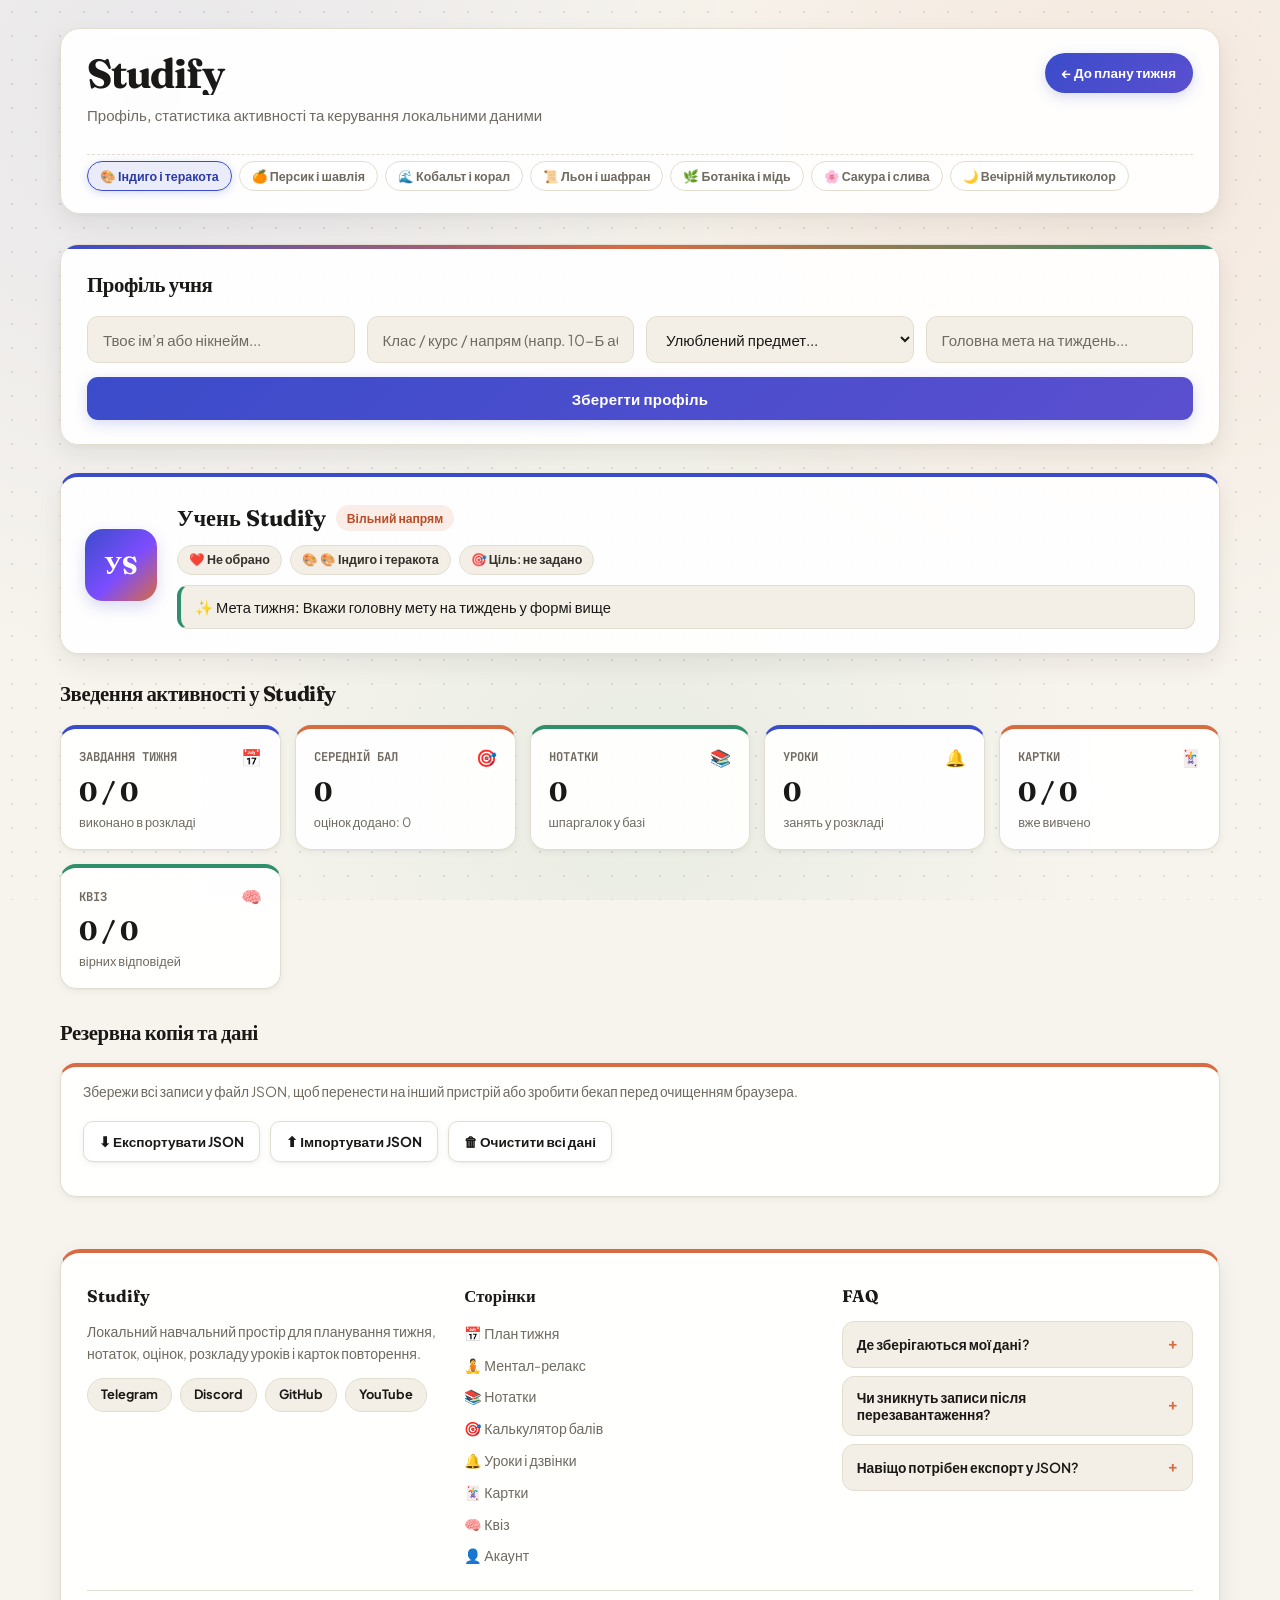
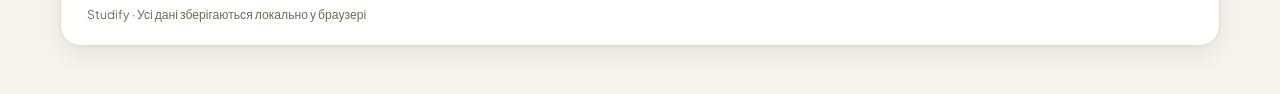
==== commit a48240e0: "Add files via upload" ====
--- a/account.html
+++ b/account.html
@@ -17,13 +17,13 @@
             <p>Профіль, статистика активності та керування локальними даними</p>
 
             <div class="theme-switcher">
-                <button type="button" class="theme-btn active" data-theme="purple">🌌 Нічний аметист</button>
-                <button type="button" class="theme-btn" data-theme="orange">🍂 Теплий бурштин</button>
-                <button type="button" class="theme-btn" data-theme="blue">🧊 Північний фйорд</button>
+                <button type="button" class="theme-btn active" data-theme="purple">🎨 Індиго і теракота</button>
+                <button type="button" class="theme-btn" data-theme="orange">🍊 Персик і шавлія</button>
+                <button type="button" class="theme-btn" data-theme="blue">🌊 Кобальт і корал</button>
                 <button type="button" class="theme-btn" data-theme="cream">📜 Льон і шафран</button>
-                <button type="button" class="theme-btn" data-theme="emerald">🌿 Мох і м’ята</button>
-                <button type="button" class="theme-btn" data-theme="rose">🌸 Сутінкова сакура</button>
-                <button type="button" class="theme-btn" data-theme="cyan">🌊 Океанський бриз</button>
+                <button type="button" class="theme-btn" data-theme="emerald">🌿 Ботаніка і мідь</button>
+                <button type="button" class="theme-btn" data-theme="rose">🌸 Сакура і слива</button>
+                <button type="button" class="theme-btn" data-theme="cyan">🌙 Вечірній мультиколор</button>
             </div>
         </header>
 
--- a/css/style.css
+++ b/css/style.css
@@ -1,1854 +1,2208 @@
-@import url('https://fonts.googleapis.com/css2?family=Inter:wght@400;500;600;700&display=swap');
-
-:root,
-body[data-theme="purple"] {
-    --bg-grad: linear-gradient(-45deg, #11131f, #191a2e, #121524, #1d1b33);
-    --surface: rgba(26, 29, 46, 0.92);
-    --surface-solid: #1a1d2e;
-    --surface-inner: #121421;
-    --surface-hover: #21253b;
-    --border: #2a2f4a;
-    --border-hover: #6366f1;
-    --text: #dce1f5;
-    --text-strong: #f3f5fc;
-    --muted: #98a0c2;
-    --accent: #818cf8;
-    --accent-hover: #6366f1;
-    --accent-soft: #a5b4fc;
-    --badge-bg: rgba(129, 140, 248, 0.16);
-    --badge-text: #c7d2fe;
-    --btn-grad: linear-gradient(135deg, #818cf8, #6366f1);
-    --hero-grad: linear-gradient(135deg, #6366f1, #8b5cf6);
-    --title-grad: linear-gradient(135deg, #f3f5fc 25%, #a5b4fc 100%);
-    --glow: rgba(129, 140, 248, 0.28);
-    --btn-text: #ffffff;
-    --inhale-grad: linear-gradient(135deg, #60a5fa, #6366f1);
-    --inhale-glow: rgba(96, 165, 250, 0.4);
-}
-
-body[data-theme="orange"] {
-    --bg-grad: linear-gradient(-45deg, #191512, #241d18, #171411, #292019);
-    --surface: rgba(38, 31, 26, 0.93);
-    --surface-solid: #261f1a;
-    --surface-inner: #181310;
-    --surface-hover: #302720;
-    --border: #3d3128;
-    --border-hover: #d97706;
-    --text: #ede2d5;
-    --text-strong: #faf5ef;
-    --muted: #b8a696;
-    --accent: #e09145;
-    --accent-hover: #c97a30;
-    --accent-soft: #f0b27a;
-    --badge-bg: rgba(224, 145, 69, 0.16);
-    --badge-text: #f5cba7;
-    --btn-grad: linear-gradient(135deg, #e09145, #c86d3b);
-    --hero-grad: linear-gradient(135deg, #d97706, #b45309);
-    --title-grad: linear-gradient(135deg, #faf5ef 25%, #f0b27a 100%);
-    --glow: rgba(224, 145, 69, 0.28);
-    --btn-text: #1a1410;
-    --inhale-grad: linear-gradient(135deg, #eab308, #d97706);
-    --inhale-glow: rgba(234, 179, 8, 0.38);
-}
-
-body[data-theme="blue"] {
-    --bg-grad: linear-gradient(-45deg, #141923, #1b2230, #131821, #1e2738);
-    --surface: rgba(30, 38, 52, 0.93);
-    --surface-solid: #1e2634;
-    --surface-inner: #151b26;
-    --surface-hover: #252f40;
-    --border: #2e3a4f;
-    --border-hover: #5e81ac;
-    --text: #d8dee9;
-    --text-strong: #eceff4;
-    --muted: #9aa7bd;
-    --accent: #7aa2f7;
-    --accent-hover: #5d87e0;
-    --accent-soft: #88c0d0;
-    --badge-bg: rgba(136, 192, 208, 0.16);
-    --badge-text: #bae6fd;
-    --btn-grad: linear-gradient(135deg, #7aa2f7, #5e81ac);
-    --hero-grad: linear-gradient(135deg, #5e81ac, #4c6f9c);
-    --title-grad: linear-gradient(135deg, #eceff4 25%, #88c0d0 100%);
-    --glow: rgba(122, 162, 247, 0.28);
-    --btn-text: #ffffff;
-    --inhale-grad: linear-gradient(135deg, #88c0d0, #5e81ac);
-    --inhale-glow: rgba(136, 192, 208, 0.4);
-}
-
-body[data-theme="cream"] {
-    --bg-grad: linear-gradient(-45deg, #f7f4eb, #efe9d8, #f5f1e6, #ebe3ce);
-    --surface: rgba(252, 249, 242, 0.94);
-    --surface-solid: #fcf9f2;
-    --surface-inner: #f3eee1;
-    --surface-hover: #ebe4d3;
-    --border: #dfd6c1;
-    --border-hover: #c59b27;
-    --text: #3d3830;
-    --text-strong: #26221c;
-    --muted: #787062;
-    --accent: #c89628;
-    --accent-hover: #b0801c;
-    --accent-soft: #9e7114;
-    --badge-bg: rgba(200, 150, 40, 0.14);
-    --badge-text: #7c580c;
-    --btn-grad: linear-gradient(135deg, #d9a738, #c28d22);
-    --hero-grad: linear-gradient(135deg, #c89628, #a67819);
-    --title-grad: linear-gradient(135deg, #26221c 20%, #a67819 100%);
-    --glow: rgba(200, 150, 40, 0.24);
-    --btn-text: #ffffff;
-    --inhale-grad: linear-gradient(135deg, #eab308, #ca8a04);
-    --inhale-glow: rgba(202, 138, 4, 0.34);
-}
-
-body[data-theme="emerald"] {
-    --bg-grad: linear-gradient(-45deg, #101917, #162420, #0f1715, #192924);
-    --surface: rgba(23, 36, 32, 0.93);
-    --surface-solid: #172420;
-    --surface-inner: #101916;
-    --surface-hover: #1d2e29;
-    --border: #263d36;
-    --border-hover: #4d9e84;
-    --text: #d6e8e1;
-    --text-strong: #edf7f3;
-    --muted: #8fb3a6;
-    --accent: #52b788;
-    --accent-hover: #40916c;
-    --accent-soft: #74c69d;
-    --badge-bg: rgba(82, 183, 136, 0.16);
-    --badge-text: #b7e4c7;
-    --btn-grad: linear-gradient(135deg, #52b788, #3d9979);
-    --hero-grad: linear-gradient(135deg, #40916c, #2d6a4f);
-    --title-grad: linear-gradient(135deg, #edf7f3 25%, #74c69d 100%);
-    --glow: rgba(82, 183, 136, 0.28);
-    --btn-text: #0d1a15;
-    --inhale-grad: linear-gradient(135deg, #64dfdf, #48bfe3);
-    --inhale-glow: rgba(100, 223, 223, 0.36);
-}
-
-body[data-theme="rose"] {
-    --bg-grad: linear-gradient(-45deg, #1a1319, #241a23, #171116, #291d27);
-    --surface: rgba(38, 28, 37, 0.93);
-    --surface-solid: #261c25;
-    --surface-inner: #181117;
-    --surface-hover: #30232e;
-    --border: #423040;
-    --border-hover: #c77d9e;
-    --text: #eddce6;
-    --text-strong: #faf2f7;
-    --muted: #b89aab;
-    --accent: #d982a9;
-    --accent-hover: #c26991;
-    --accent-soft: #e8a5c3;
-    --badge-bg: rgba(217, 130, 169, 0.16);
-    --badge-text: #f3c6da;
-    --btn-grad: linear-gradient(135deg, #d982a9, #a675b8);
-    --hero-grad: linear-gradient(135deg, #c26991, #8e62a3);
-    --title-grad: linear-gradient(135deg, #faf2f7 25%, #e8a5c3 100%);
-    --glow: rgba(217, 130, 169, 0.28);
-    --btn-text: #1c1219;
-    --inhale-grad: linear-gradient(135deg, #c084fc, #a855f7);
-    --inhale-glow: rgba(192, 132, 252, 0.38);
-}
-
-body[data-theme="cyan"] {
-    --bg-grad: linear-gradient(-45deg, #0f191d, #152429, #0e171b, #18292f);
-    --surface: rgba(22, 36, 41, 0.93);
-    --surface-solid: #162429;
-    --surface-inner: #0e181c;
-    --surface-hover: #1c2e35;
-    --border: #253d46;
-    --border-hover: #4ea8be;
-    --text: #d5eaef;
-    --text-strong: #eef8fa;
-    --muted: #8cb2bd;
-    --accent: #4cc9d6;
-    --accent-hover: #36b0bd;
-    --accent-soft: #7bdbe5;
-    --badge-bg: rgba(76, 201, 214, 0.16);
-    --badge-text: #b2ebf2;
-    --btn-grad: linear-gradient(135deg, #4cc9d6, #4895ef);
-    --hero-grad: linear-gradient(135deg, #36b0bd, #3a7ca5);
-    --title-grad: linear-gradient(135deg, #eef8fa 25%, #7bdbe5 100%);
-    --glow: rgba(76, 201, 214, 0.28);
-    --btn-text: #0c181c;
-    --inhale-grad: linear-gradient(135deg, #64dfdf, #4ea8de);
-    --inhale-glow: rgba(100, 223, 223, 0.38);
-}
-
-@keyframes fadeInPage {
-    from {
-        opacity: 0;
-        transform: translateY(12px);
-    }
-    to {
-        opacity: 1;
-        transform: translateY(0);
-    }
-}
-
-@keyframes popInCard {
-    0% {
-        opacity: 0;
-        transform: scale(0.92) translateY(10px);
-    }
-    100% {
-        opacity: 1;
-        transform: scale(1) translateY(0);
-    }
-}
-
-@keyframes fadeOutCard {
-    0% {
-        opacity: 1;
-        transform: scale(1);
-    }
-    100% {
-        opacity: 0;
-        transform: scale(0.85) translateX(15px);
-    }
-}
-
-@keyframes pulseAura {
-    0% {
-        box-shadow: 0 0 0 0 var(--glow);
-    }
-    70% {
-        box-shadow: 0 0 0 24px rgba(0, 0, 0, 0);
-    }
-    100% {
-        box-shadow: 0 0 0 0 rgba(0, 0, 0, 0);
-    }
-}
-
-@keyframes bgShift {
-    0% {
-        background-position: 0% 50%;
-    }
-    50% {
-        background-position: 100% 50%;
-    }
-    100% {
-        background-position: 0% 50%;
-    }
-}
-
-* {
-    box-sizing: border-box;
-    margin: 0;
-    padding: 0;
-    font-family: 'Inter', -apple-system, BlinkMacSystemFont, 'Segoe UI', Roboto, sans-serif;
-}
-
-body {
-    background: var(--bg-grad);
-    background-size: 400% 400%;
-    animation: bgShift 18s ease infinite;
-    color: var(--text);
-    padding: 32px 20px;
-    line-height: 1.5;
-    min-height: 100vh;
-    transition: color 0.3s ease;
-}
-
-.container {
-    max-width: 1040px;
-    margin: 0 auto;
-    animation: fadeInPage 0.5s ease-out;
-}
-
-header {
-    text-align: center;
-    margin-bottom: 36px;
-}
-
-header h1 {
-    font-size: 2.35rem;
-    font-weight: 700;
-    letter-spacing: -0.025em;
-    background: var(--title-grad);
-    background-clip: text;
-    -webkit-background-clip: text;
-    -webkit-text-fill-color: transparent;
-    margin-bottom: 6px;
-}
-
-header p {
-    color: var(--muted);
-    font-size: 1rem;
-    margin-bottom: 22px;
-}
-
-.nav-menu {
-    display: inline-flex;
-    flex-wrap: wrap;
-    justify-content: center;
-    gap: 6px;
-    background-color: var(--surface);
-    backdrop-filter: blur(10px);
-    padding: 6px;
-    border-radius: 14px;
-    border: 1px solid var(--border);
-    margin-bottom: 14px;
-}
-
-.nav-btn {
-    padding: 9px 16px;
-    color: var(--muted);
-    text-decoration: none;
-    border-radius: 10px;
-    font-weight: 500;
-    font-size: 0.9rem;
-    transition: all 0.25s cubic-bezier(0.4, 0, 0.2, 1);
-}
-
-.nav-btn:hover {
-    color: var(--text-strong);
-    background-color: var(--badge-bg);
-    transform: translateY(-2px);
-}
-
-.nav-btn.active {
-    background: var(--btn-grad);
-    color: var(--btn-text);
-    font-weight: 600;
-    box-shadow: 0 4px 15px var(--glow);
-}
-
-.theme-switcher {
-    display: flex;
-    flex-wrap: wrap;
-    justify-content: center;
-    gap: 8px;
-}
-
-.theme-btn {
-    padding: 6px 13px;
-    border-radius: 999px;
-    border: 1px solid var(--border);
-    background: var(--surface-solid);
-    color: var(--muted);
-    font-size: 0.8rem;
-    font-weight: 600;
-    cursor: pointer;
-    transition: all 0.2s ease;
-}
-
-.theme-btn:hover {
-    color: var(--text-strong);
-    border-color: var(--accent);
-    transform: translateY(-1px);
-}
-
-.theme-btn.active {
-    background: var(--badge-bg);
-    color: var(--badge-text);
-    border-color: var(--accent);
-    box-shadow: 0 0 12px var(--glow);
-}
-
-.task-form-section {
-    background: var(--surface);
-    padding: 24px;
-    border-radius: 16px;
-    border: 1px solid var(--border);
-    box-shadow: 0 8px 25px rgba(0, 0, 0, 0.14);
-    margin-bottom: 32px;
-    transition: border-color 0.3s ease, box-shadow 0.3s ease;
-}
-
-.task-form-section:hover {
-    border-color: var(--border-hover);
-    box-shadow: 0 10px 30px var(--glow);
-}
-
-.task-form-section h2,
-.board-section h2 {
-    font-size: 1.15rem;
-    font-weight: 600;
-    color: var(--text-strong);
-    margin-bottom: 16px;
-}
-
-#taskForm,
-#noteForm,
-#calcForm,
-#lessonForm,
-#flashcardForm {
-    display: flex;
-    gap: 12px;
-    flex-wrap: wrap;
-}
-
-input[type="text"],
-input[type="number"],
-select {
-    padding: 12px 16px;
-    font-size: 0.95rem;
-    color: var(--text-strong);
-    background-color: var(--surface-inner);
-    border: 1px solid var(--border);
-    border-radius: 10px;
-    flex: 1;
-    min-width: 180px;
-    transition: all 0.25s ease;
-    outline: none;
-    cursor: pointer;
-}
-
-input[type="text"] {
-    cursor: text;
-}
-
-input[type="text"]:focus,
-input[type="number"]:focus,
-select:focus {
-    background-color: var(--surface-solid);
-    border-color: var(--accent);
-    box-shadow: 0 0 0 4px var(--badge-bg);
-    transform: translateY(-1px);
-}
-
-button[type="submit"],
-#startBreathBtn {
-    position: relative;
-    overflow: hidden;
-    padding: 12px 24px;
-    background: var(--btn-grad);
-    color: var(--btn-text);
-    border: none;
-    border-radius: 10px;
-    cursor: pointer;
-    font-size: 0.95rem;
-    font-weight: 600;
-    transition: all 0.25s cubic-bezier(0.4, 0, 0.2, 1);
-    box-shadow: 0 4px 15px var(--glow);
-}
-
-button[type="submit"]::after,
-#startBreathBtn::after {
-    content: '';
-    position: absolute;
-    top: 0;
-    left: -100%;
-    width: 100%;
-    height: 100%;
-    background: linear-gradient(90deg, transparent, rgba(255, 255, 255, 0.22), transparent);
-    transition: left 0.5s ease;
-}
-
-button[type="submit"]:hover::after,
-#startBreathBtn:hover::after {
-    left: 100%;
-}
-
-button[type="submit"]:hover,
-#startBreathBtn:hover {
-    transform: translateY(-2px) scale(1.02);
-    box-shadow: 0 8px 22px var(--glow);
-}
-
-button[type="submit"]:active,
-#startBreathBtn:active {
-    transform: translateY(0) scale(0.98);
-}
-
-.board {
-    display: grid;
-    grid-template-columns: repeat(auto-fit, minmax(260px, 1fr));
-    gap: 20px;
-}
-
-.day-column {
-    background: var(--surface);
-    padding: 20px;
-    border-radius: 16px;
-    border: 1px solid var(--border);
-    box-shadow: 0 4px 20px rgba(0, 0, 0, 0.14);
-    min-height: 160px;
-    transition: transform 0.3s ease, border-color 0.3s ease, box-shadow 0.3s ease;
-}
-
-.day-column:hover {
-    transform: translateY(-4px);
-    border-color: var(--border-hover);
-    box-shadow: 0 12px 28px var(--glow);
-}
-
-.day-column h3 {
-    font-size: 1rem;
-    font-weight: 600;
-    color: var(--accent-soft);
-    padding-bottom: 12px;
-    margin-bottom: 14px;
-    border-bottom: 1px solid var(--border);
-}
-
-.task-list {
-    list-style: none;
-    display: flex;
-    flex-direction: column;
-    gap: 10px;
-}
-
-.task-item {
-    display: flex;
-    justify-content: space-between;
-    align-items: center;
-    background: var(--surface-inner);
-    padding: 12px 14px;
-    border-radius: 10px;
-    border: 1px solid var(--border);
-    font-size: 0.95rem;
-    color: var(--text);
-    animation: popInCard 0.3s cubic-bezier(0.16, 1, 0.3, 1);
-    transition: all 0.2s ease;
-}
-
-.task-item:hover {
-    border-color: var(--accent);
-    background: var(--surface-hover);
-    transform: translateX(4px);
-}
-
-.removing {
-    animation: fadeOutCard 0.25s ease forwards !important;
-}
-
-.btn-delete {
-    background: transparent;
-    border: none;
-    color: var(--muted);
-    cursor: pointer;
-    font-size: 0.9rem;
-    width: 28px;
-    height: 28px;
-    border-radius: 6px;
-    display: flex;
-    align-items: center;
-    justify-content: center;
-    transition: all 0.2s ease;
-}
-
-.btn-delete:hover {
-    background-color: rgba(239, 68, 68, 0.2);
-    color: #ef4444;
-    transform: rotate(90deg);
-}
-
-.relax-card {
-    background: var(--surface);
-    padding: 48px 24px;
-    border-radius: 20px;
-    border: 1px solid var(--border);
-    text-align: center;
-    box-shadow: 0 8px 30px rgba(0, 0, 0, 0.16);
-    max-width: 540px;
-    margin: 0 auto;
-    animation: popInCard 0.4s ease-out;
-}
-
-.relax-card h2 {
-    color: var(--text-strong);
-    font-size: 1.4rem;
-    margin-bottom: 8px;
-}
-
-.relax-card p {
-    color: var(--muted);
-    margin-bottom: 36px;
-}
-
-.breathing-circle {
-    width: 170px;
-    height: 170px;
-    background: var(--hero-grad);
-    color: var(--btn-text);
-    border-radius: 50%;
-    margin: 0 auto 36px auto;
-    display: flex;
-    align-items: center;
-    justify-content: center;
-    font-size: 1.05rem;
-    font-weight: 600;
-    animation: pulseAura 3s infinite;
-    transition: transform 4s cubic-bezier(0.4, 0, 0.2, 1), background 4s ease-in-out, box-shadow 4s ease-in-out;
-}
-
-.breathing-circle.inhale {
-    transform: scale(1.3);
-    background: var(--inhale-grad);
-    animation: none;
-    box-shadow: 0 0 45px var(--inhale-glow);
-}
-
-.breathing-circle.exhale {
-    transform: scale(1);
-    background: var(--hero-grad);
-    box-shadow: 0 0 25px var(--glow);
-}
-
-#startBreathBtn:disabled {
-    opacity: 0.55;
-    cursor: not-allowed;
-    transform: none;
-    box-shadow: none;
-}
-
-.notes-grid {
-    display: grid;
-    grid-template-columns: repeat(auto-fill, minmax(280px, 1fr));
-    gap: 20px;
-}
-
-.note-card {
-    background: var(--surface);
-    padding: 20px;
-    border-radius: 16px;
-    border: 1px solid var(--border);
-    box-shadow: 0 4px 20px rgba(0, 0, 0, 0.14);
-    display: flex;
-    flex-direction: column;
-    justify-content: space-between;
-    animation: popInCard 0.35s cubic-bezier(0.16, 1, 0.3, 1);
-    transition: transform 0.25s ease, border-color 0.25s ease, box-shadow 0.25s ease;
-}
-
-.note-card:hover {
-    transform: translateY(-5px);
-    border-color: var(--accent);
-    box-shadow: 0 12px 28px var(--glow);
-}
-
-.note-header {
-    display: flex;
-    justify-content: space-between;
-    align-items: center;
-    margin-bottom: 12px;
-}
-
-.note-header strong {
-    display: inline-block;
-    background-color: var(--badge-bg);
-    color: var(--badge-text);
-    padding: 4px 12px;
-    border-radius: 20px;
-    font-size: 0.85rem;
-    font-weight: 600;
-}
-
-.note-card p {
-    color: var(--text);
-    font-size: 0.95rem;
-    line-height: 1.6;
-    word-break: break-word;
-}
-
-.calc-result-box {
-    background: var(--hero-grad);
-    color: var(--btn-text);
-    padding: 24px;
-    border-radius: 16px;
-    font-size: 1.6rem;
-    font-weight: 700;
-    text-align: center;
-    margin-bottom: 24px;
-    box-shadow: 0 10px 30px var(--glow);
-    letter-spacing: -0.02em;
-    transition: transform 0.3s cubic-bezier(0.34, 1.56, 0.64, 1);
-}
-
-.calc-result-box.bump {
-    transform: scale(1.04);
-}
-
-#gradesBoard {
-    display: block;
-    background: var(--surface);
-    padding: 20px;
-    border-radius: 16px;
-    border: 1px solid var(--border);
-    box-shadow: 0 4px 20px rgba(0, 0, 0, 0.14);
-}
-
-#gradesBoard .task-item strong {
-    background-color: var(--badge-bg);
-    color: var(--badge-text);
-    padding: 3px 10px;
-    border-radius: 8px;
-    margin-left: 8px;
-    font-size: 0.9rem;
-}
-
-.stats-card {
-    background: var(--surface);
-    padding: 24px;
-    border-radius: 16px;
-    border: 1px solid var(--border);
-    box-shadow: 0 8px 25px rgba(0, 0, 0, 0.14);
-    animation: popInCard 0.35s ease-out;
-}
-
-.stats-card h3 {
-    font-size: 1rem;
-    font-weight: 600;
-    color: var(--badge-text);
-    margin-bottom: 20px;
-}
-
-.bar-chart {
-    display: flex;
-    align-items: flex-end;
-    gap: 16px;
-    min-height: 220px;
-    padding: 12px 8px 4px;
-    overflow-x: auto;
-}
-
-.empty-stats {
-    color: var(--muted);
-    font-size: 0.95rem;
-    align-self: center;
-}
-
-.bar-col {
-    flex: 1;
-    min-width: 72px;
-    max-width: 120px;
-    display: flex;
-    flex-direction: column;
-    align-items: center;
-    gap: 8px;
-}
-
-.bar-value {
-    font-size: 0.85rem;
-    font-weight: 700;
-    color: var(--text-strong);
-}
-
-.bar-track {
-    width: 100%;
-    height: 150px;
-    background: var(--surface-inner);
-    border: 1px solid var(--border);
-    border-radius: 12px;
-    padding: 4px;
-    display: flex;
-    align-items: flex-end;
-    overflow: hidden;
-}
-
-.bar-fill {
-    width: 100%;
-    height: 0%;
-    border-radius: 8px;
-    background: var(--btn-grad);
-    box-shadow: 0 0 18px var(--glow);
-    transition: height 0.7s cubic-bezier(0.22, 1, 0.36, 1), filter 0.25s ease;
-}
-
-.bar-col:hover .bar-fill {
-    filter: brightness(1.12);
-}
-
-.bar-label {
-    font-size: 0.78rem;
-    color: var(--muted);
-    text-align: center;
-    line-height: 1.25;
-    word-break: break-word;
-}
-
-.bells-grid {
-    display: grid;
-    grid-template-columns: repeat(auto-fit, minmax(120px, 1fr));
-    gap: 10px;
-}
-
-.bell-badge {
-    background: var(--surface-inner);
-    border: 1px solid var(--border);
-    border-radius: 12px;
-    padding: 10px 12px;
-    display: flex;
-    flex-direction: column;
-    align-items: center;
-    gap: 4px;
-    transition: transform 0.2s ease, border-color 0.2s ease;
-}
-
-.bell-badge:hover {
-    transform: translateY(-2px);
-    border-color: var(--accent);
-}
-
-.bell-badge strong {
-    font-size: 0.82rem;
-    color: var(--accent-soft);
-}
-
-.bell-badge span {
-    font-size: 0.85rem;
-    font-weight: 600;
-    color: var(--text-strong);
-}
-
-.lesson-info {
-    display: flex;
-    align-items: center;
-    gap: 10px;
-    flex-wrap: wrap;
-}
-
-.lesson-num {
-    background: var(--btn-grad);
-    color: var(--btn-text);
-    width: 24px;
-    height: 24px;
-    border-radius: 7px;
-    font-size: 0.8rem;
-    font-weight: 700;
-    display: inline-flex;
-    align-items: center;
-    justify-content: center;
-    flex-shrink: 0;
-}
-
-.lesson-room {
-    background: var(--badge-bg);
-    color: var(--badge-text);
-    padding: 2px 8px;
-    border-radius: 6px;
-    font-size: 0.78rem;
-    font-weight: 600;
-}
-
-.empty-lesson {
-    color: var(--muted);
-    font-size: 0.88rem;
-    padding: 8px 0;
-}
-
-.flashcards-stats {
-    background: var(--surface);
-    padding: 14px 20px;
-    border-radius: 14px;
-    border: 1px solid var(--border);
-    color: var(--text-strong);
-    font-weight: 600;
-    font-size: 0.95rem;
-    margin-bottom: 20px;
-}
-
-.flashcards-grid {
-    display: grid;
-    grid-template-columns: repeat(auto-fill, minmax(290px, 1fr));
-    gap: 20px;
-}
-
-.flashcard-item {
-    display: flex;
-    flex-direction: column;
-    gap: 10px;
-    animation: popInCard 0.35s cubic-bezier(0.16, 1, 0.3, 1);
-}
-
-.flashcard-scene {
-    perspective: 1000px;
-    height: 190px;
-    cursor: pointer;
-}
-
-.flashcard-inner {
-    position: relative;
-    width: 100%;
-    height: 100%;
-    transform-style: preserve-3d;
-    transition: transform 0.55s cubic-bezier(0.22, 1, 0.36, 1);
-}
-
-.flashcard-scene.is-flipped .flashcard-inner {
-    transform: rotateY(180deg);
-}
-
-.flashcard-face {
-    position: absolute;
-    inset: 0;
-    backface-visibility: hidden;
-    background: var(--surface);
-    border: 1px solid var(--border);
-    border-radius: 16px;
-    padding: 18px;
-    display: flex;
-    flex-direction: column;
-    justify-content: space-between;
-    box-shadow: 0 6px 20px rgba(0, 0, 0, 0.16);
-    transition: border-color 0.25s ease, box-shadow 0.25s ease;
-}
-
-.flashcard-scene:hover .flashcard-face {
-    border-color: var(--accent);
-    box-shadow: 0 10px 26px var(--glow);
-}
-
-.flashcard-back {
-    transform: rotateY(180deg);
-    background: var(--surface-hover);
-    border-color: var(--accent);
-}
-
-.flashcard-item.status-known .flashcard-face {
-    border-color: #10b981;
-}
-
-.flashcard-item.status-repeat .flashcard-face {
-    border-color: var(--accent);
-}
-
-.flashcard-subject {
-    align-self: flex-start;
-    background: var(--badge-bg);
-    color: var(--badge-text);
-    padding: 3px 10px;
-    border-radius: 999px;
-    font-size: 0.78rem;
-    font-weight: 600;
-}
-
-.flashcard-text {
-    color: var(--text-strong);
-    font-size: 1.05rem;
-    font-weight: 600;
-    text-align: center;
-    line-height: 1.45;
-    word-break: break-word;
-}
-
-.flashcard-hint {
-    font-size: 0.75rem;
-    color: var(--muted);
-    text-align: center;
-}
-
-.flashcard-actions {
-    display: flex;
-    align-items: center;
-    gap: 8px;
-}
-
-.card-status-btn {
-    flex: 1;
-    padding: 8px 12px;
-    border-radius: 10px;
-    border: 1px solid var(--border);
-    background: var(--surface-solid);
-    color: var(--muted);
-    font-size: 0.85rem;
-    font-weight: 600;
-    cursor: pointer;
-    transition: all 0.2s ease;
-}
-
-.card-status-btn:hover {
-    color: var(--text-strong);
-    border-color: var(--accent);
-}
-
-.card-status-btn.repeat.active {
-    background: var(--badge-bg);
-    color: var(--badge-text);
-    border-color: var(--accent);
-}
-
-.card-status-btn.known.active {
-    background: rgba(16, 185, 129, 0.2);
-    color: #34d399;
-    border-color: #10b981;
-}
-
-.site-footer {
-    margin-top: 48px;
-    background: var(--surface);
-    border: 1px solid var(--border);
-    border-radius: 20px;
-    padding: 28px 24px 18px;
-    box-shadow: 0 10px 30px rgba(0, 0, 0, 0.16);
-    animation: fadeInPage 0.5s ease-out;
-}
-
-.footer-grid {
-    display: grid;
-    grid-template-columns: repeat(auto-fit, minmax(240px, 1fr));
-    gap: 24px;
-    padding-bottom: 22px;
-    border-bottom: 1px solid var(--border);
-}
-
-.footer-col h3 {
-    font-size: 1rem;
-    font-weight: 700;
-    color: var(--text-strong);
-    margin-bottom: 12px;
-}
-
-.footer-col p {
-    font-size: 0.9rem;
-    color: var(--muted);
-    line-height: 1.55;
-}
-
-.social-links {
-    display: flex;
-    flex-wrap: wrap;
-    gap: 8px;
-    margin-top: 14px;
-}
-
-.social-link {
-    text-decoration: none;
-    font-size: 0.82rem;
-    font-weight: 600;
-    padding: 7px 13px;
-    border-radius: 10px;
-    background: var(--surface-inner);
-    color: var(--text-strong);
-    border: 1px solid var(--border);
-    transition: transform 0.2s ease, border-color 0.2s ease, background 0.2s ease;
-}
-
-.social-link:hover {
-    transform: translateY(-2px);
-    border-color: var(--accent);
-    background: var(--badge-bg);
-    color: var(--badge-text);
-}
-
-.footer-nav {
-    list-style: none;
-    display: flex;
-    flex-direction: column;
-    gap: 8px;
-}
-
-.footer-nav a {
-    text-decoration: none;
-    font-size: 0.9rem;
-    color: var(--muted);
-    transition: color 0.2s ease, transform 0.2s ease;
-    display: inline-block;
-}
-
-.footer-nav a:hover {
-    color: var(--accent-soft);
-    transform: translateX(4px);
-}
-
-.faq-list {
-    display: flex;
-    flex-direction: column;
-    gap: 10px;
-}
-
-.faq-item {
-    background: var(--surface-inner);
-    border: 1px solid var(--border);
-    border-radius: 12px;
-    overflow: hidden;
-    transition: border-color 0.2s ease;
-}
-
-.faq-item.open {
-    border-color: var(--accent);
-}
-
-.faq-question {
-    width: 100%;
-    background: transparent;
-    border: none;
-    padding: 12px 14px;
-    color: var(--text-strong);
-    font-size: 0.88rem;
-    font-weight: 600;
-    text-align: left;
-    display: flex;
-    justify-content: space-between;
-    align-items: center;
-    gap: 10px;
-    cursor: pointer;
-    transition: background 0.2s ease;
-}
-
-.faq-question:hover {
-    background: var(--surface-hover);
-}
-
-.faq-icon {
-    font-size: 1.05rem;
-    color: var(--accent-soft);
-    transition: transform 0.25s ease;
-    flex-shrink: 0;
-}
-
-.faq-item.open .faq-icon {
-    transform: rotate(45deg);
-}
-
-.faq-answer {
-    max-height: 0;
-    overflow: hidden;
-    transition: max-height 0.3s ease;
-}
-
-.faq-item.open .faq-answer {
-    max-height: 220px;
-}
-
-.faq-answer p {
-    padding: 0 14px 12px;
-    font-size: 0.84rem;
-    color: var(--muted);
-}
-
-.footer-bottom {
-    padding-top: 14px;
-    text-align: center;
-    font-size: 0.8rem;
-    color: var(--muted);
-}
-#quizForm {
-    display: flex;
-    flex-direction: column;
-    gap: 12px;
-}
-
-.quiz-options-grid {
-    display: grid;
-    grid-template-columns: repeat(auto-fit, minmax(220px, 1fr));
-    gap: 10px;
-}
-
-.quiz-toolbar {
-    display: flex;
-    justify-content: space-between;
-    align-items: center;
-    gap: 12px;
-    flex-wrap: wrap;
-    margin-bottom: 14px;
-}
-
-.quiz-toolbar h2 {
-    margin-bottom: 0;
-}
-
-.secondary-btn {
-    padding: 9px 16px;
-    border-radius: 10px;
-    border: 1px solid var(--border);
-    background: var(--surface-solid);
-    color: var(--text-strong);
-    font-size: 0.85rem;
-    font-weight: 600;
-    cursor: pointer;
-    transition: all 0.2s ease;
-}
-
-.secondary-btn:hover {
-    border-color: var(--accent);
-    background: var(--badge-bg);
-    color: var(--badge-text);
-}
-
-.quiz-score-box {
-    background: var(--surface);
-    padding: 14px 20px;
-    border-radius: 14px;
-    border: 1px solid var(--border);
-    color: var(--text-strong);
-    font-weight: 600;
-    font-size: 0.95rem;
-    margin-bottom: 20px;
-}
-
-.quiz-list {
-    display: flex;
-    flex-direction: column;
-    gap: 18px;
-}
-
-.quiz-card {
-    background: var(--surface);
-    border: 1px solid var(--border);
-    border-radius: 16px;
-    padding: 20px;
-    box-shadow: 0 6px 22px rgba(0, 0, 0, 0.14);
-    animation: popInCard 0.35s ease-out;
-}
-
-.quiz-card-top {
-    display: flex;
-    justify-content: space-between;
-    align-items: center;
-    margin-bottom: 10px;
-}
-
-.quiz-question-text {
-    font-size: 1.05rem;
-    font-weight: 600;
-    color: var(--text-strong);
-    margin-bottom: 14px;
-}
-
-.quiz-options-list {
-    display: grid;
-    grid-template-columns: repeat(auto-fit, minmax(220px, 1fr));
-    gap: 10px;
-}
-
-.quiz-option-btn {
-    padding: 11px 14px;
-    border-radius: 10px;
-    border: 1px solid var(--border);
-    background: var(--surface-inner);
-    color: var(--text);
-    font-size: 0.9rem;
-    font-weight: 500;
-    text-align: left;
-    cursor: pointer;
-    transition: all 0.2s ease;
-}
-
-.quiz-option-btn:hover {
-    border-color: var(--accent);
-    background: var(--surface-hover);
-    color: var(--text-strong);
-}
-
-.quiz-option-btn.is-correct {
-    background: rgba(16, 185, 129, 0.2);
-    border-color: #10b981;
-    color: #34d399;
-    font-weight: 600;
-}
-
-.quiz-option-btn.is-wrong {
-    background: rgba(239, 68, 68, 0.2);
-    border-color: #ef4444;
-    color: #f87171;
-}
-
-.quiz-feedback {
-    margin-top: 12px;
-    font-size: 0.88rem;
-    font-weight: 600;
-}
-
-.quiz-feedback.ok {
-    color: #34d399;
-}
-
-.quiz-feedback.err {
-    color: #f87171;
-}
-.week-progress-wrap {
-    background: var(--surface);
-    border: 1px solid var(--border);
-    border-radius: 14px;
-    padding: 14px 18px;
-    margin-bottom: 20px;
-}
-
-.week-progress-meta {
-    display: flex;
-    justify-content: space-between;
-    gap: 12px;
-    font-size: 0.9rem;
-    font-weight: 600;
-    color: var(--text-strong);
-    margin-bottom: 10px;
-    flex-wrap: wrap;
-}
-
-.week-progress-track {
-    width: 100%;
-    height: 10px;
-    border-radius: 999px;
-    background: var(--surface-inner);
-    overflow: hidden;
-}
-
-.week-progress-fill {
-    height: 100%;
-    width: 0%;
-    border-radius: 999px;
-    background: var(--btn-grad);
-    transition: width 0.35s ease;
-}
-
-.task-item.is-important {
-    border-color: var(--accent);
-}
-
-.task-mini-actions,
-.note-card-actions {
-    display: flex;
-    align-items: center;
-    gap: 6px;
-    flex-shrink: 0;
-}
-
-.mini-icon-btn {
-    background: var(--surface-solid);
-    color: var(--muted);
-    border: 1px solid var(--border);
-    border-radius: 8px;
-    width: 28px;
-    height: 28px;
-    font-size: 0.85rem;
-    cursor: pointer;
-    transition: all 0.2s ease;
-}
-
-.mini-icon-btn:hover,
-.mini-icon-btn.active {
-    color: var(--badge-text);
-    background: var(--badge-bg);
-    border-color: var(--accent);
-}
-
-.mini-copy-btn {
-    background: var(--surface-solid);
-    color: var(--text-strong);
-    border: 1px solid var(--border);
-    border-radius: 8px;
-    padding: 4px 9px;
-    font-size: 0.78rem;
-    font-weight: 600;
-    cursor: pointer;
-    transition: all 0.2s ease;
-}
-
-.mini-copy-btn:hover {
-    border-color: var(--accent);
-    background: var(--badge-bg);
-    color: var(--badge-text);
-}
-
-.note-card.is-pinned {
-    border-color: var(--accent);
-}
-
-.pomodoro-box {
-    margin-top: 28px;
-    padding-top: 22px;
-    border-top: 1px solid var(--border);
-    display: flex;
-    flex-direction: column;
-    align-items: center;
-    gap: 14px;
-}
-
-.pomodoro-box h3 {
-    color: var(--text-strong);
-    font-size: 1.05rem;
-}
-
-.pomo-modes,
-.pomo-controls,
-.card-toolbar,
-.card-filter-group {
-    display: flex;
-    align-items: center;
-    gap: 10px;
-    flex-wrap: wrap;
-    justify-content: center;
-}
-
-.card-toolbar {
-    justify-content: space-between;
-    margin-bottom: 18px;
-}
-
-.pomo-display {
-    font-size: 2rem;
-    font-weight: 700;
-    color: var(--text-strong);
-    background: var(--surface-inner);
-    border: 1px solid var(--border);
-    padding: 10px 24px;
-    border-radius: 14px;
-}
-
-.live-bell-banner {
-    margin-top: 14px;
-    padding: 11px 16px;
-    border-radius: 12px;
-    background: var(--badge-bg);
-    color: var(--badge-text);
-    font-weight: 600;
-    font-size: 0.9rem;
-}
-
-.chart-highlights {
-    margin-top: 14px;
-    font-size: 0.88rem;
-    color: var(--muted);
-    text-align: center;
-}
-
-.quiz-explanation {
-    margin-top: 8px;
-    font-size: 0.85rem;
-    color: var(--muted);
-}
-
-.secondary-btn.active {
-    background: var(--badge-bg);
-    color: var(--badge-text);
-    border-color: var(--accent);
-}
-.pace-switcher {
-    display: flex;
-    justify-content: center;
-    gap: 10px;
-    flex-wrap: wrap;
-    margin: 16px 0 24px;
-}
-
-.pace-btn {
-    padding: 8px 16px;
-    border-radius: 10px;
-    border: 1px solid var(--border);
-    background: var(--surface-solid);
-    color: var(--muted);
-    font-size: 0.85rem;
-    font-weight: 600;
-    cursor: pointer;
-    transition: all 0.2s ease;
-}
-
-.pace-btn:hover:not(:disabled) {
-    color: var(--text-strong);
-    border-color: var(--accent);
-}
-
-.pace-btn.active {
-    background: var(--badge-bg);
-    color: var(--badge-text);
-    border-color: var(--accent);
-}
-
-.pace-btn:disabled {
-    opacity: 0.55;
-    cursor: not-allowed;
-}
-
-.cycles-counter {
-    margin: 18px 0 14px;
-    font-size: 0.92rem;
-    font-weight: 600;
-    color: var(--text-strong);
-}
-.target-box {
-    margin: 16px 0 20px;
-    padding: 14px 18px;
-    border-radius: 14px;
-    background: var(--surface);
-    border: 1px solid var(--border);
-    display: flex;
-    align-items: center;
-    gap: 12px;
-    flex-wrap: wrap;
-}
-
-.target-box label {
-    font-size: 0.92rem;
-    font-weight: 600;
-    color: var(--text-strong);
-}
-
-.target-box input {
-    width: 96px;
-    padding: 8px 12px;
-    border-radius: 10px;
-    border: 1px solid var(--border);
-    background: var(--surface-inner);
-    color: var(--text-strong);
-    font-size: 0.92rem;
-    font-weight: 600;
-    outline: none;
-    transition: border-color 0.2s ease;
-}
-
-.target-box input:focus {
-    border-color: var(--accent);
-}
-
-.target-status {
-    font-size: 0.88rem;
-    color: var(--muted);
-    flex: 1;
-    min-width: 200px;
-}
-.target-box {
-    margin: 16px 0 20px;
-    padding: 14px 18px;
-    border-radius: 14px;
-    background: var(--surface);
-    border: 1px solid var(--border);
-    display: flex;
-    align-items: center;
-    gap: 12px;
-    flex-wrap: wrap;
-}
-
-.target-box label {
-    font-size: 0.92rem;
-    font-weight: 600;
-    color: var(--text-strong);
-}
-
-.target-box select {
-    min-width: 130px;
-    padding: 8px 12px;
-    border-radius: 10px;
-    border: 1px solid var(--border);
-    background: var(--surface-inner);
-    color: var(--text-strong);
-    font-size: 0.92rem;
-    font-weight: 600;
-    outline: none;
-    cursor: pointer;
-    transition: border-color 0.2s ease;
-}
-
-.target-box select:focus {
-    border-color: var(--accent);
-}
-
-.target-status {
-    font-size: 0.88rem;
-    color: var(--muted);
-    flex: 1;
-    min-width: 200px;
-}
-.task-item.done {
-    background: rgba(16, 185, 129, 0.14);
-    border-color: #10b981;
-    box-shadow: 0 0 0 1px rgba(16, 185, 129, 0.25);
-}
-
-.task-item.done .task-title {
-    color: #6ee7b7;
-    text-decoration: line-through;
-    opacity: 0.85;
-}
-
-.task-item.done .task-title::before {
-    content: "✓ ";
-    color: #10b981;
-    font-weight: 700;
-}
-.account-corner-wrap {
-    display: flex;
-    justify-content: flex-end;
-    margin-bottom: 10px;
-}
-
-.account-corner-btn {
-    display: inline-flex;
-    align-items: center;
-    gap: 6px;
-    padding: 8px 16px;
-    border-radius: 999px;
-    text-decoration: none;
-    font-size: 0.85rem;
-    font-weight: 600;
-    color: var(--text-strong);
-    background: var(--surface);
-    border: 1px solid var(--border);
-    box-shadow: 0 4px 14px rgba(0, 0, 0, 0.14);
-    transition: all 0.2s ease;
-}
-
-.account-corner-btn:hover {
-    border-color: var(--accent);
-    background: var(--badge-bg);
-    color: var(--badge-text);
-    transform: translateY(-2px);
-}
-
-.account-corner-btn.active-corner {
-    background: var(--btn-grad);
-    color: var(--btn-text);
-    border-color: transparent;
-    box-shadow: 0 4px 16px var(--glow);
-}
-.profile-form {
-    display: flex;
-    flex-direction: column;
-    gap: 14px;
-}
-
-.profile-grid {
-    display: grid;
-    grid-template-columns: repeat(auto-fit, minmax(220px, 1fr));
-    gap: 12px;
-}
-
-.account-hero {
-    position: relative;
-    overflow: hidden;
-    background: linear-gradient(135deg, var(--surface) 0%, var(--surface-inner) 100%);
-    border: 1px solid var(--border);
-    border-radius: 22px;
-    padding: 24px;
-    margin-bottom: 26px;
-    display: flex;
-    align-items: center;
-    gap: 20px;
-    flex-wrap: wrap;
-    box-shadow: 0 12px 28px rgba(0, 0, 0, 0.16);
-}
-
-.account-hero::before {
-    content: "";
-    position: absolute;
-    inset: 0;
-    background: radial-gradient(circle at top right, var(--glow), transparent 60%);
-    opacity: 0.45;
-    pointer-events: none;
-}
-
-.account-avatar {
-    position: relative;
-    z-index: 1;
-    width: 72px;
-    height: 72px;
-    border-radius: 22px;
-    background: var(--btn-grad);
-    color: var(--btn-text);
-    font-size: 1.5rem;
-    font-weight: 800;
-    letter-spacing: 0.5px;
-    display: flex;
-    align-items: center;
-    justify-content: center;
-    flex-shrink: 0;
-    box-shadow: 0 8px 22px var(--glow);
-}
-
-.account-hero-info {
-    position: relative;
-    z-index: 1;
-    flex: 1;
-    min-width: 240px;
-}
-
-.account-name-row {
-    display: flex;
-    align-items: center;
-    gap: 10px;
-    flex-wrap: wrap;
-    margin-bottom: 10px;
-}
-
-.account-name-row h3 {
-    font-size: 1.3rem;
-    font-weight: 700;
-    color: var(--text-strong);
-}
-
-.account-badge {
-    padding: 4px 12px;
-    border-radius: 999px;
-    font-size: 0.78rem;
-    font-weight: 700;
-    background: var(--badge-bg);
-    color: var(--badge-text);
-    border: 1px solid var(--accent);
-}
-
-.account-chips {
-    display: flex;
-    flex-wrap: wrap;
-    gap: 8px;
-    margin-bottom: 10px;
-}
-
-.account-chip {
-    padding: 5px 11px;
-    border-radius: 10px;
-    font-size: 0.82rem;
-    font-weight: 600;
-    color: var(--text);
-    background: var(--surface);
-    border: 1px solid var(--border);
-}
-
-.account-goal {
-    font-size: 0.92rem;
-    color: var(--text-strong);
-    font-weight: 500;
-    padding: 9px 13px;
-    border-radius: 12px;
-    background: var(--surface);
-    border-left: 3px solid var(--accent);
-}
-
-.account-stats-grid {
-    display: grid;
-    grid-template-columns: repeat(auto-fit, minmax(195px, 1fr));
-    gap: 14px;
-}
-
-.account-stat-card {
-    position: relative;
-    overflow: hidden;
-    background: var(--surface);
-    border: 1px solid var(--border);
-    border-radius: 18px;
-    padding: 16px 18px;
-    display: flex;
-    flex-direction: column;
-    gap: 6px;
-    transition: transform 0.2s ease, border-color 0.2s ease, box-shadow 0.2s ease;
-}
-
-.account-stat-card::before {
-    content: "";
-    position: absolute;
-    top: 0;
-    left: 0;
-    right: 0;
-    height: 3px;
-    background: var(--btn-grad);
-    opacity: 0.8;
-}
-
-.account-stat-card:hover {
-    transform: translateY(-3px);
-    border-color: var(--accent);
-    box-shadow: 0 10px 22px rgba(0, 0, 0, 0.14);
-}
-
-.account-stat-top {
-    display: flex;
-    align-items: center;
-    justify-content: space-between;
-    gap: 8px;
-}
-
-.account-stat-label {
-    font-size: 0.84rem;
-    color: var(--muted);
-    font-weight: 600;
-}
-
-.account-stat-icon {
-    font-size: 1rem;
-}
-
-.account-stat-value {
-    font-size: 1.5rem;
-    color: var(--text-strong);
-    font-weight: 800;
-    line-height: 1.15;
-}
-
-.account-stat-sub {
-    font-size: 0.8rem;
-    color: var(--muted);
-}
-
-.account-data-panel {
-    background: var(--surface);
-    border: 1px solid var(--border);
-    border-radius: 18px;
-    padding: 20px 22px;
-}
-
-.account-data-actions {
-    display: flex;
-    gap: 10px;
-    flex-wrap: wrap;
-    margin-top: 14px;
-}
-
-.import-label {
-    display: inline-flex;
-    align-items: center;
-}
-
-.danger-btn:hover {
-    border-color: #ef4444;
-    color: #f87171;
-    background: rgba(239, 68, 68, 0.14);
-}
-
-.account-status-msg {
-    margin-top: 14px;
-    font-size: 0.88rem;
-    font-weight: 600;
-    color: var(--accent-soft);
-}
-.task-mini-actions {
-    display: flex;
-    align-items: center;
-    gap: 5px;
-    flex-shrink: 0;
-}
-
-.mini-icon-btn {
-    background: var(--surface-solid);
-    color: var(--muted);
-    border: 1px solid var(--border);
-    border-radius: 9px;
-    width: 30px;
-    height: 30px;
-    font-size: 0.9rem;
-    font-weight: 700;
-    display: inline-flex;
-    align-items: center;
-    justify-content: center;
-    cursor: pointer;
-    transition: transform 0.18s ease, background-color 0.2s ease, border-color 0.2s ease, color 0.2s ease, box-shadow 0.2s ease;
-}
-
-/* Зірка */
-.mini-icon-btn.star-btn:hover {
-    color: #fbbf24;
-    border-color: rgba(251, 191, 36, 0.55);
-    background: rgba(251, 191, 36, 0.14);
-    transform: translateY(-2px) scale(1.06);
-}
-
-.mini-icon-btn.star-btn.active {
-    color: #fbbf24;
-    background: linear-gradient(135deg, rgba(251, 191, 36, 0.26), rgba(245, 158, 11, 0.14));
-    border-color: #fbbf24;
-    box-shadow: 0 0 12px rgba(251, 191, 36, 0.28);
-    text-shadow: 0 0 8px rgba(251, 191, 36, 0.5);
-}
-
-.task-item.is-important {
-    border-color: rgba(251, 191, 36, 0.55) !important;
-    box-shadow: 0 6px 18px rgba(251, 191, 36, 0.12), inset 3px 0 0 #fbbf24 !important;
-}
-
-/* Стрілки ← та → */
-.mini-icon-btn.move-btn:hover {
-    color: var(--accent-soft);
-    border-color: var(--accent);
-    background: var(--badge-bg);
-    box-shadow: 0 0 10px var(--glow);
-    transform: translateY(-2px);
-}
-
-.mini-icon-btn.move-btn:first-of-type:hover {
-    transform: translate(-2px, -1px);
-}
-
-.mini-icon-btn.move-btn:last-of-type:hover {
-    transform: translate(2px, -1px);
-}+@import url('https://fonts.googleapis.com/css2?family=Fraunces:opsz,wght@9..144,600;9..144,700&family=JetBrains+Mono:wght@500;700&family=Plus+Jakarta+Sans:wght@400;500;600;700;800&display=swap');
+
+/* =========================================================
+   STUDIFY — EDITORIAL BENTO STUDIO DESIGN SYSTEM
+   Multi-tonal palettes, warm paper textures & soft elevation
+   ========================================================= */
+
+:root,
+body[data-theme="purple"] {
+    /* Default: Індиго і теракота (Light Editorial Studio) */
+    --bg-base: #f7f4ed;
+    --bg-wash-1: rgba(59, 76, 202, 0.08);
+    --bg-wash-2: rgba(217, 107, 67, 0.09);
+    --bg-wash-3: rgba(47, 143, 107, 0.07);
+    --dot-color: rgba(45, 42, 38, 0.11);
+
+    --surface: rgba(255, 255, 255, 0.92);
+    --surface-solid: #ffffff;
+    --surface-inner: #f3efe6;
+    --surface-hover: #ebe5d8;
+
+    --border: #e3ddd0;
+    --border-hover: #3b4cca;
+
+    --text: #35322e;
+    --text-strong: #1b1917;
+    --muted: #706a61;
+
+    --accent: #3b4cca;
+    --accent-hover: #2d3ba6;
+    --accent-soft: #5b6be0;
+    --accent-2: #d96b43;
+    --accent-3: #2f8f6b;
+
+    --badge-bg: rgba(59, 76, 202, 0.1);
+    --badge-text: #2d3ba6;
+    --badge-2-bg: rgba(217, 107, 67, 0.12);
+    --badge-2-text: #b84d27;
+
+    --btn-grad: linear-gradient(135deg, #3b4cca, #5a4fcf);
+    --hero-grad: linear-gradient(135deg, #3b4cca 0%, #7c4dff 55%, #d96b43 100%);
+    --title-grad: linear-gradient(120deg, #1b1917 15%, #3b4cca 58%, #d96b43 100%);
+
+    --glow: rgba(59, 76, 202, 0.2);
+    --shadow-sm: 0 2px 8px rgba(27, 25, 23, 0.05), 0 1px 2px rgba(27, 25, 23, 0.04);
+    --shadow-md: 0 10px 26px rgba(27, 25, 23, 0.07), 0 2px 6px rgba(27, 25, 23, 0.04);
+    --shadow-hover: 0 14px 32px rgba(59, 76, 202, 0.13), 0 4px 10px rgba(27, 25, 23, 0.05);
+
+    --btn-text: #ffffff;
+    --inhale-grad: linear-gradient(135deg, #3b4cca, #2f8f6b);
+    --inhale-glow: rgba(47, 143, 107, 0.3);
+
+    --done-bg: rgba(47, 143, 107, 0.1);
+    --done-border: #2f8f6b;
+    --done-text: #1f6b4f;
+    --important-bg: rgba(217, 107, 67, 0.08);
+    --important-border: #d96b43;
+}
+
+body[data-theme="orange"] {
+    /* Персик і шавлія */
+    --bg-base: #fbf6f0;
+    --bg-wash-1: rgba(217, 99, 52, 0.09);
+    --bg-wash-2: rgba(61, 139, 110, 0.08);
+    --bg-wash-3: rgba(223, 154, 43, 0.08);
+    --dot-color: rgba(60, 42, 30, 0.1);
+
+    --surface: rgba(255, 253, 250, 0.94);
+    --surface-solid: #fffdfa;
+    --surface-inner: #f5ece2;
+    --surface-hover: #ede0d2;
+
+    --border: #e8d9c8;
+    --border-hover: #d96334;
+
+    --text: #3e3128;
+    --text-strong: #231a14;
+    --muted: #7c685a;
+
+    --accent: #d96334;
+    --accent-hover: #b84d23;
+    --accent-soft: #e67e51;
+    --accent-2: #3d8b6e;
+    --accent-3: #df9a2b;
+
+    --badge-bg: rgba(217, 99, 52, 0.12);
+    --badge-text: #a6431c;
+    --badge-2-bg: rgba(61, 139, 110, 0.12);
+    --badge-2-text: #27664f;
+
+    --btn-grad: linear-gradient(135deg, #d96334, #df832b);
+    --hero-grad: linear-gradient(135deg, #d96334 0%, #df9a2b 55%, #3d8b6e 100%);
+    --title-grad: linear-gradient(120deg, #231a14 15%, #d96334 60%, #3d8b6e 100%);
+
+    --glow: rgba(217, 99, 52, 0.22);
+    --shadow-sm: 0 2px 8px rgba(35, 26, 20, 0.05), 0 1px 2px rgba(35, 26, 20, 0.04);
+    --shadow-md: 0 10px 26px rgba(35, 26, 20, 0.07), 0 2px 6px rgba(35, 26, 20, 0.04);
+    --shadow-hover: 0 14px 32px rgba(217, 99, 52, 0.14), 0 4px 10px rgba(35, 26, 20, 0.05);
+
+    --btn-text: #ffffff;
+    --inhale-grad: linear-gradient(135deg, #df9a2b, #3d8b6e);
+    --inhale-glow: rgba(61, 139, 110, 0.3);
+
+    --done-bg: rgba(61, 139, 110, 0.11);
+    --done-border: #3d8b6e;
+    --done-text: #235c47;
+    --important-bg: rgba(223, 154, 43, 0.1);
+    --important-border: #df9a2b;
+}
+
+body[data-theme="blue"] {
+    /* Кобальт і корал */
+    --bg-base: #f2f6fa;
+    --bg-wash-1: rgba(37, 99, 235, 0.08);
+    --bg-wash-2: rgba(232, 106, 88, 0.08);
+    --bg-wash-3: rgba(13, 148, 136, 0.07);
+    --dot-color: rgba(30, 41, 59, 0.1);
+
+    --surface: rgba(255, 255, 255, 0.94);
+    --surface-solid: #ffffff;
+    --surface-inner: #eaf0f6;
+    --surface-hover: #dfe8f2;
+
+    --border: #d6e0ec;
+    --border-hover: #2563eb;
+
+    --text: #2a3647;
+    --text-strong: #0f172a;
+    --muted: #617187;
+
+    --accent: #2563eb;
+    --accent-hover: #1d4ed8;
+    --accent-soft: #3b82f6;
+    --accent-2: #e86a58;
+    --accent-3: #0d9488;
+
+    --badge-bg: rgba(37, 99, 235, 0.1);
+    --badge-text: #1d4ed8;
+    --badge-2-bg: rgba(232, 106, 88, 0.12);
+    --badge-2-text: #c2412d;
+
+    --btn-grad: linear-gradient(135deg, #2563eb, #0284c7);
+    --hero-grad: linear-gradient(135deg, #2563eb 0%, #0d9488 55%, #e86a58 100%);
+    --title-grad: linear-gradient(120deg, #0f172a 15%, #2563eb 58%, #e86a58 100%);
+
+    --glow: rgba(37, 99, 235, 0.22);
+    --shadow-sm: 0 2px 8px rgba(15, 23, 42, 0.05), 0 1px 2px rgba(15, 23, 42, 0.04);
+    --shadow-md: 0 10px 26px rgba(15, 23, 42, 0.07), 0 2px 6px rgba(15, 23, 42, 0.04);
+    --shadow-hover: 0 14px 32px rgba(37, 99, 235, 0.14), 0 4px 10px rgba(15, 23, 42, 0.05);
+
+    --btn-text: #ffffff;
+    --inhale-grad: linear-gradient(135deg, #0ea5e9, #0d9488);
+    --inhale-glow: rgba(13, 148, 136, 0.32);
+
+    --done-bg: rgba(13, 148, 136, 0.11);
+    --done-border: #0d9488;
+    --done-text: #0f766e;
+    --important-bg: rgba(232, 106, 88, 0.09);
+    --important-border: #e86a58;
+}
+
+body[data-theme="cream"] {
+    /* Льон і шафран */
+    --bg-base: #f5f0e4;
+    --bg-wash-1: rgba(198, 139, 25, 0.09);
+    --bg-wash-2: rgba(139, 76, 112, 0.08);
+    --bg-wash-3: rgba(77, 124, 77, 0.08);
+    --dot-color: rgba(54, 46, 34, 0.11);
+
+    --surface: rgba(254, 252, 246, 0.94);
+    --surface-solid: #fefcf6;
+    --surface-inner: #ede6d6;
+    --surface-hover: #e4dbc7;
+
+    --border: #dcd2bc;
+    --border-hover: #c68b19;
+
+    --text: #3b352c;
+    --text-strong: #221e17;
+    --muted: #736a5b;
+
+    --accent: #b87d14;
+    --accent-hover: #96640d;
+    --accent-soft: #d49a2a;
+    --accent-2: #8b4c70;
+    --accent-3: #4d7c4d;
+
+    --badge-bg: rgba(184, 125, 20, 0.13);
+    --badge-text: #855708;
+    --badge-2-bg: rgba(139, 76, 112, 0.12);
+    --badge-2-text: #6e3756;
+
+    --btn-grad: linear-gradient(135deg, #c68b19, #a66a14);
+    --hero-grad: linear-gradient(135deg, #c68b19 0%, #8b4c70 55%, #4d7c4d 100%);
+    --title-grad: linear-gradient(120deg, #221e17 15%, #b87d14 58%, #8b4c70 100%);
+
+    --glow: rgba(184, 125, 20, 0.22);
+    --shadow-sm: 0 2px 8px rgba(34, 30, 23, 0.05), 0 1px 2px rgba(34, 30, 23, 0.04);
+    --shadow-md: 0 10px 26px rgba(34, 30, 23, 0.07), 0 2px 6px rgba(34, 30, 23, 0.04);
+    --shadow-hover: 0 14px 32px rgba(184, 125, 20, 0.15), 0 4px 10px rgba(34, 30, 23, 0.05);
+
+    --btn-text: #ffffff;
+    --inhale-grad: linear-gradient(135deg, #d49a2a, #4d7c4d);
+    --inhale-glow: rgba(77, 124, 77, 0.3);
+
+    --done-bg: rgba(77, 124, 77, 0.12);
+    --done-border: #4d7c4d;
+    --done-text: #345c34;
+    --important-bg: rgba(139, 76, 112, 0.09);
+    --important-border: #8b4c70;
+}
+
+body[data-theme="emerald"] {
+    /* Ботаніка і мідь */
+    --bg-base: #f2f7f4;
+    --bg-wash-1: rgba(30, 126, 92, 0.08);
+    --bg-wash-2: rgba(201, 109, 75, 0.08);
+    --bg-wash-3: rgba(59, 130, 166, 0.08);
+    --dot-color: rgba(24, 52, 42, 0.1);
+
+    --surface: rgba(255, 255, 255, 0.94);
+    --surface-solid: #ffffff;
+    --surface-inner: #e9f1ec;
+    --surface-hover: #dce8e1;
+
+    --border: #d0e0d7;
+    --border-hover: #1e7e5c;
+
+    --text: #263d34;
+    --text-strong: #12241d;
+    --muted: #5b756b;
+
+    --accent: #1e7e5c;
+    --accent-hover: #166247;
+    --accent-soft: #2ea077;
+    --accent-2: #c96d4b;
+    --accent-3: #3b82a6;
+
+    --badge-bg: rgba(30, 126, 92, 0.11);
+    --badge-text: #166247;
+    --badge-2-bg: rgba(201, 109, 75, 0.12);
+    --badge-2-text: #a34d2e;
+
+    --btn-grad: linear-gradient(135deg, #1e7e5c, #2b9384);
+    --hero-grad: linear-gradient(135deg, #1e7e5c 0%, #3b82a6 55%, #c96d4b 100%);
+    --title-grad: linear-gradient(120deg, #12241d 15%, #1e7e5c 58%, #c96d4b 100%);
+
+    --glow: rgba(30, 126, 92, 0.22);
+    --shadow-sm: 0 2px 8px rgba(18, 36, 29, 0.05), 0 1px 2px rgba(18, 36, 29, 0.04);
+    --shadow-md: 0 10px 26px rgba(18, 36, 29, 0.07), 0 2px 6px rgba(18, 36, 29, 0.04);
+    --shadow-hover: 0 14px 32px rgba(30, 126, 92, 0.14), 0 4px 10px rgba(18, 36, 29, 0.05);
+
+    --btn-text: #ffffff;
+    --inhale-grad: linear-gradient(135deg, #2ea077, #3b82a6);
+    --inhale-glow: rgba(59, 130, 166, 0.3);
+
+    --done-bg: rgba(30, 126, 92, 0.12);
+    --done-border: #1e7e5c;
+    --done-text: #145a41;
+    --important-bg: rgba(201, 109, 75, 0.09);
+    --important-border: #c96d4b;
+}
+
+body[data-theme="rose"] {
+    /* Сакура і слива */
+    --bg-base: #faf3f6;
+    --bg-wash-1: rgba(200, 75, 122, 0.08);
+    --bg-wash-2: rgba(224, 132, 80, 0.08);
+    --bg-wash-3: rgba(107, 92, 165, 0.08);
+    --dot-color: rgba(66, 33, 52, 0.1);
+
+    --surface: rgba(255, 253, 254, 0.94);
+    --surface-solid: #fffdfe;
+    --surface-inner: #f4e8ee;
+    --surface-hover: #ebd9e2;
+
+    --border: #e6d1dc;
+    --border-hover: #c84b7a;
+
+    --text: #3f2a35;
+    --text-strong: #24151d;
+    --muted: #7c606f;
+
+    --accent: #c84b7a;
+    --accent-hover: #a63862;
+    --accent-soft: #de6b96;
+    --accent-2: #e08450;
+    --accent-3: #6b5ca5;
+
+    --badge-bg: rgba(200, 75, 122, 0.11);
+    --badge-text: #9c315a;
+    --badge-2-bg: rgba(224, 132, 80, 0.13);
+    --badge-2-text: #b55a27;
+
+    --btn-grad: linear-gradient(135deg, #c84b7a, #8f56a8);
+    --hero-grad: linear-gradient(135deg, #c84b7a 0%, #6b5ca5 55%, #e08450 100%);
+    --title-grad: linear-gradient(120deg, #24151d 15%, #c84b7a 58%, #e08450 100%);
+
+    --glow: rgba(200, 75, 122, 0.22);
+    --shadow-sm: 0 2px 8px rgba(36, 21, 29, 0.05), 0 1px 2px rgba(36, 21, 29, 0.04);
+    --shadow-md: 0 10px 26px rgba(36, 21, 29, 0.07), 0 2px 6px rgba(36, 21, 29, 0.04);
+    --shadow-hover: 0 14px 32px rgba(200, 75, 122, 0.14), 0 4px 10px rgba(36, 21, 29, 0.05);
+
+    --btn-text: #ffffff;
+    --inhale-grad: linear-gradient(135deg, #de6b96, #6b5ca5);
+    --inhale-glow: rgba(107, 92, 165, 0.3);
+
+    --done-bg: rgba(47, 143, 107, 0.11);
+    --done-border: #2f8f6b;
+    --done-text: #1f6b4f;
+    --important-bg: rgba(224, 132, 80, 0.1);
+    --important-border: #e08450;
+}
+
+body[data-theme="cyan"] {
+    /* Вечірній мультиколор (Refined multi-tone twilight) */
+    --bg-base: #131926;
+    --bg-wash-1: rgba(56, 189, 248, 0.11);
+    --bg-wash-2: rgba(245, 158, 11, 0.09);
+    --bg-wash-3: rgba(52, 211, 153, 0.09);
+    --dot-color: rgba(148, 163, 184, 0.14);
+
+    --surface: rgba(26, 34, 52, 0.92);
+    --surface-solid: #1a2234;
+    --surface-inner: #121826;
+    --surface-hover: #232d45;
+
+    --border: #2b3752;
+    --border-hover: #38bdf8;
+
+    --text: #dce4f2;
+    --text-strong: #f8fafc;
+    --muted: #94a3b8;
+
+    --accent: #38bdf8;
+    --accent-hover: #0ea5e9;
+    --accent-soft: #7dd3fc;
+    --accent-2: #f59e0b;
+    --accent-3: #34d399;
+
+    --badge-bg: rgba(56, 189, 248, 0.15);
+    --badge-text: #bae6fd;
+    --badge-2-bg: rgba(245, 158, 11, 0.16);
+    --badge-2-text: #fde68a;
+
+    --btn-grad: linear-gradient(135deg, #38bdf8, #3b82f6);
+    --hero-grad: linear-gradient(135deg, #0ea5e9 0%, #34d399 55%, #f59e0b 100%);
+    --title-grad: linear-gradient(120deg, #f8fafc 15%, #7dd3fc 58%, #fbbf24 100%);
+
+    --glow: rgba(56, 189, 248, 0.28);
+    --shadow-sm: 0 2px 10px rgba(0, 0, 0, 0.25);
+    --shadow-md: 0 12px 28px rgba(0, 0, 0, 0.32);
+    --shadow-hover: 0 16px 36px rgba(56, 189, 248, 0.18);
+
+    --btn-text: #0b1220;
+    --inhale-grad: linear-gradient(135deg, #38bdf8, #34d399);
+    --inhale-glow: rgba(52, 211, 153, 0.38);
+
+    --done-bg: rgba(52, 211, 153, 0.14);
+    --done-border: #34d399;
+    --done-text: #6ee7b7;
+    --important-bg: rgba(245, 158, 11, 0.14);
+    --important-border: #f59e0b;
+}
+
+@keyframes fadeInPage {
+    from {
+        opacity: 0;
+        transform: translateY(8px);
+    }
+    to {
+        opacity: 1;
+        transform: translateY(0);
+    }
+}
+
+@keyframes popInCard {
+    0% {
+        opacity: 0;
+        transform: translateY(8px) scale(0.99);
+    }
+    100% {
+        opacity: 1;
+        transform: translateY(0) scale(1);
+    }
+}
+
+@keyframes fadeOutCard {
+    0% {
+        opacity: 1;
+        transform: translateX(0);
+    }
+    100% {
+        opacity: 0;
+        transform: translateX(14px);
+    }
+}
+
+@keyframes pulseAura {
+    0% {
+        box-shadow: 0 0 0 0 var(--glow);
+    }
+    70% {
+        box-shadow: 0 0 0 22px rgba(0, 0, 0, 0);
+    }
+    100% {
+        box-shadow: 0 0 0 0 rgba(0, 0, 0, 0);
+    }
+}
+
+* {
+    box-sizing: border-box;
+    margin: 0;
+    padding: 0;
+    font-family: 'Plus Jakarta Sans', -apple-system, BlinkMacSystemFont, 'Segoe UI', sans-serif;
+}
+
+body {
+    position: relative;
+    background-color: var(--bg-base);
+    background-image:
+        radial-gradient(circle at 12% 10%, var(--bg-wash-1) 0%, transparent 42%),
+        radial-gradient(circle at 88% 16%, var(--bg-wash-2) 0%, transparent 40%),
+        radial-gradient(circle at 50% 88%, var(--bg-wash-3) 0%, transparent 46%);
+    background-attachment: fixed;
+    color: var(--text);
+    padding: 28px 20px 48px;
+    line-height: 1.55;
+    min-height: 100vh;
+    transition: background-color 0.28s ease, color 0.25s ease;
+}
+
+/* Tactile dot-grid notebook paper overlay */
+body::before {
+    content: "";
+    position: fixed;
+    inset: 0;
+    background-image: radial-gradient(var(--dot-color) 1.15px, transparent 1.15px);
+    background-size: 24px 24px;
+    pointer-events: none;
+    z-index: 0;
+}
+
+.container {
+    position: relative;
+    z-index: 1;
+    max-width: 1160px;
+    margin: 0 auto;
+    animation: fadeInPage 0.4s ease-out;
+}
+
+/* =========================================================
+   EDITORIAL STUDIO MASTHEAD & PILL NAVIGATION
+   ========================================================= */
+header {
+    display: grid;
+    grid-template-columns: 1fr auto;
+    align-items: center;
+    gap: 12px 20px;
+    text-align: left;
+    margin-bottom: 30px;
+    padding: 22px 26px;
+    background: var(--surface);
+    border: 1px solid var(--border);
+    border-radius: 20px;
+    box-shadow: var(--shadow-md);
+    backdrop-filter: blur(12px);
+}
+
+.account-corner-wrap {
+    grid-column: 2;
+    grid-row: 1;
+    display: flex;
+    justify-content: flex-end;
+    align-self: center;
+}
+
+.account-corner-btn {
+    display: inline-flex;
+    align-items: center;
+    gap: 8px;
+    padding: 9px 16px;
+    border-radius: 999px;
+    text-decoration: none;
+    font-size: 0.84rem;
+    font-weight: 700;
+    color: var(--text-strong);
+    background: var(--surface-inner);
+    border: 1px solid var(--border);
+    box-shadow: var(--shadow-sm);
+    transition: transform 0.18s ease, box-shadow 0.18s ease, border-color 0.18s ease, background 0.18s ease, color 0.18s ease;
+}
+
+.account-corner-btn:hover {
+    border-color: var(--accent-2);
+    background: var(--badge-2-bg);
+    color: var(--badge-2-text);
+    transform: translateY(-1px);
+    box-shadow: var(--shadow-md);
+}
+
+.account-corner-btn.active-corner {
+    background: var(--btn-grad);
+    color: var(--btn-text);
+    border-color: transparent;
+    box-shadow: 0 4px 14px var(--glow);
+}
+
+header h1 {
+    grid-column: 1;
+    grid-row: 1;
+    font-family: 'Fraunces', Georgia, serif;
+    font-size: 2.55rem;
+    font-weight: 700;
+    letter-spacing: -0.03em;
+    line-height: 1.08;
+    background: var(--title-grad);
+    background-clip: text;
+    -webkit-background-clip: text;
+    -webkit-text-fill-color: transparent;
+}
+
+header p {
+    grid-column: 1 / -1;
+    grid-row: 2;
+    color: var(--muted);
+    font-size: 0.94rem;
+    font-weight: 500;
+    margin-top: -4px;
+    margin-bottom: 4px;
+}
+
+.nav-menu {
+    grid-column: 1 / -1;
+    grid-row: 3;
+    display: flex;
+    flex-wrap: wrap;
+    justify-content: flex-start;
+    gap: 6px;
+    background-color: var(--surface-inner);
+    padding: 6px;
+    border-radius: 14px;
+    border: 1px solid var(--border);
+    margin-top: 4px;
+}
+
+.nav-btn {
+    padding: 9px 14px;
+    color: var(--muted);
+    text-decoration: none;
+    border-radius: 10px;
+    font-weight: 600;
+    font-size: 0.88rem;
+    transition: background-color 0.18s ease, color 0.18s ease, box-shadow 0.18s ease, transform 0.18s ease;
+}
+
+.nav-btn:hover {
+    color: var(--text-strong);
+    background-color: var(--surface-solid);
+    box-shadow: var(--shadow-sm);
+}
+
+.nav-btn.active {
+    background: var(--surface-solid);
+    color: var(--accent);
+    font-weight: 700;
+    box-shadow: var(--shadow-sm);
+    border: 1px solid var(--border);
+}
+
+.theme-switcher {
+    grid-column: 1 / -1;
+    grid-row: 4;
+    display: flex;
+    flex-wrap: wrap;
+    justify-content: flex-start;
+    gap: 7px;
+    padding-top: 6px;
+    border-top: 1px dashed var(--border);
+}
+
+.theme-btn {
+    padding: 6px 12px;
+    border-radius: 999px;
+    border: 1px solid var(--border);
+    background: var(--surface-solid);
+    color: var(--muted);
+    font-size: 0.78rem;
+    font-weight: 600;
+    cursor: pointer;
+    transition: all 0.18s ease;
+}
+
+.theme-btn:hover {
+    color: var(--text-strong);
+    border-color: var(--accent);
+    transform: translateY(-1px);
+    box-shadow: var(--shadow-sm);
+}
+
+.theme-btn.active {
+    background: var(--badge-bg);
+    color: var(--badge-text);
+    border-color: var(--accent);
+    font-weight: 700;
+    box-shadow: 0 2px 8px var(--glow);
+}
+
+/* =========================================================
+   PANELS, FORMS, INPUTS & BUTTONS
+   ========================================================= */
+.task-form-section {
+    background: var(--surface);
+    padding: 24px 26px;
+    border-radius: 18px;
+    border: 1px solid var(--border);
+    box-shadow: var(--shadow-md);
+    margin-bottom: 28px;
+    position: relative;
+    overflow: hidden;
+    transition: border-color 0.2s ease, box-shadow 0.2s ease;
+}
+
+.task-form-section::before {
+    content: "";
+    position: absolute;
+    top: 0;
+    left: 0;
+    right: 0;
+    height: 4px;
+    background: linear-gradient(90deg, var(--accent), var(--accent-2), var(--accent-3));
+}
+
+.task-form-section:hover {
+    border-color: var(--border-hover);
+    box-shadow: var(--shadow-hover);
+}
+
+.task-form-section h2,
+.board-section h2 {
+    font-family: 'Fraunces', Georgia, serif;
+    font-size: 1.3rem;
+    font-weight: 700;
+    letter-spacing: -0.02em;
+    color: var(--text-strong);
+    margin-bottom: 14px;
+}
+
+.section-hint {
+    font-size: 0.86rem;
+    color: var(--muted);
+    margin-top: -6px;
+    margin-bottom: 18px;
+}
+
+#taskForm,
+#noteForm,
+#calcForm,
+#lessonForm,
+#flashcardForm {
+    display: flex;
+    gap: 10px;
+    flex-wrap: wrap;
+}
+
+input[type="text"],
+input[type="number"],
+select {
+    padding: 12px 15px;
+    font-size: 0.94rem;
+    color: var(--text-strong);
+    background-color: var(--surface-inner);
+    border: 1px solid var(--border);
+    border-radius: 11px;
+    flex: 1;
+    min-width: 180px;
+    transition: border-color 0.2s ease, box-shadow 0.2s ease, background-color 0.2s ease;
+    outline: none;
+    cursor: pointer;
+}
+
+input[type="text"],
+input[type="number"] {
+    cursor: text;
+}
+
+input[type="text"]::placeholder,
+input[type="number"]::placeholder {
+    color: var(--muted);
+}
+
+input[type="text"]:focus,
+input[type="number"]:focus,
+select:focus {
+    background-color: var(--surface-solid);
+    border-color: var(--accent);
+    box-shadow: 0 0 0 3px var(--glow);
+}
+
+button[type="submit"],
+#startBreathBtn {
+    position: relative;
+    overflow: hidden;
+    padding: 12px 24px;
+    background: var(--btn-grad);
+    color: var(--btn-text);
+    border: none;
+    border-radius: 11px;
+    cursor: pointer;
+    font-size: 0.94rem;
+    font-weight: 700;
+    letter-spacing: 0.01em;
+    transition: transform 0.18s ease, box-shadow 0.18s ease, filter 0.18s ease;
+    box-shadow: 0 4px 14px var(--glow);
+}
+
+button[type="submit"]::after,
+#startBreathBtn::after {
+    content: '';
+    position: absolute;
+    top: 0;
+    left: -100%;
+    width: 100%;
+    height: 100%;
+    background: linear-gradient(90deg, transparent, rgba(255, 255, 255, 0.24), transparent);
+    transition: left 0.45s ease;
+}
+
+button[type="submit"]:hover::after,
+#startBreathBtn:hover::after {
+    left: 100%;
+}
+
+button[type="submit"]:hover,
+#startBreathBtn:hover {
+    transform: translateY(-2px);
+    box-shadow: 0 8px 20px var(--glow);
+    filter: brightness(1.04);
+}
+
+button[type="submit"]:active,
+#startBreathBtn:active {
+    transform: translateY(0);
+}
+
+/* =========================================================
+   WEEKLY PLANNER BOARD (MULTI-TONAL STUDIO CARDS)
+   ========================================================= */
+.board {
+    display: grid;
+    grid-template-columns: repeat(auto-fit, minmax(265px, 1fr));
+    gap: 18px;
+}
+
+.day-column {
+    background: var(--surface);
+    padding: 18px;
+    border-radius: 16px;
+    border: 1px solid var(--border);
+    border-top: 4px solid var(--accent);
+    box-shadow: var(--shadow-sm);
+    min-height: 170px;
+    transition: transform 0.2s ease, border-color 0.2s ease, box-shadow 0.2s ease;
+}
+
+.day-column:nth-child(3n + 2) {
+    border-top-color: var(--accent-2);
+}
+
+.day-column:nth-child(3n + 3) {
+    border-top-color: var(--accent-3);
+}
+
+.day-column:hover {
+    transform: translateY(-3px);
+    border-color: var(--border-hover);
+    box-shadow: var(--shadow-md);
+}
+
+.day-column h3 {
+    font-size: 0.9rem;
+    font-weight: 800;
+    text-transform: uppercase;
+    letter-spacing: 0.06em;
+    color: var(--accent);
+    padding-bottom: 10px;
+    margin-bottom: 12px;
+    border-bottom: 1px solid var(--border);
+}
+
+.day-column:nth-child(3n + 2) h3 {
+    color: var(--accent-2);
+}
+
+.day-column:nth-child(3n + 3) h3 {
+    color: var(--accent-3);
+}
+
+.task-list {
+    list-style: none;
+    display: flex;
+    flex-direction: column;
+    gap: 8px;
+}
+
+.task-item {
+    display: flex;
+    justify-content: space-between;
+    align-items: center;
+    gap: 8px;
+    background: var(--surface-inner);
+    padding: 10px 12px;
+    border-radius: 10px;
+    border: 1px solid var(--border);
+    font-size: 0.92rem;
+    color: var(--text);
+    cursor: pointer;
+    animation: popInCard 0.25s ease-out;
+    transition: all 0.16s ease;
+}
+
+.task-item:hover {
+    border-color: var(--accent);
+    background: var(--surface-solid);
+    box-shadow: var(--shadow-sm);
+    transform: translateX(2px);
+}
+
+.removing {
+    animation: fadeOutCard 0.22s ease forwards !important;
+}
+
+.btn-delete {
+    background: transparent;
+    border: 1px solid transparent;
+    color: var(--muted);
+    cursor: pointer;
+    font-size: 0.85rem;
+    width: 28px;
+    height: 28px;
+    border-radius: 8px;
+    display: flex;
+    align-items: center;
+    justify-content: center;
+    transition: all 0.18s ease;
+}
+
+.btn-delete:hover {
+    background-color: rgba(220, 38, 38, 0.12);
+    border-color: rgba(220, 38, 38, 0.35);
+    color: #dc2626;
+}
+
+/* =========================================================
+   RELAX & POMODORO
+   ========================================================= */
+.relax-card {
+    background: var(--surface);
+    padding: 40px 28px;
+    border-radius: 20px;
+    border: 1px solid var(--border);
+    border-top: 4px solid var(--accent-3);
+    text-align: center;
+    box-shadow: var(--shadow-md);
+    max-width: 600px;
+    margin: 0 auto;
+    animation: popInCard 0.35s ease-out;
+}
+
+.relax-card h2 {
+    font-family: 'Fraunces', Georgia, serif;
+    color: var(--text-strong);
+    font-size: 1.5rem;
+    margin-bottom: 8px;
+}
+
+.relax-card p {
+    color: var(--muted);
+    margin-bottom: 30px;
+    font-size: 0.94rem;
+}
+
+.breathing-circle {
+    width: 174px;
+    height: 174px;
+    background: var(--hero-grad);
+    color: var(--btn-text);
+    border-radius: 50%;
+    outline: 2px dashed var(--accent-3);
+    outline-offset: 8px;
+    margin: 0 auto 32px auto;
+    display: flex;
+    align-items: center;
+    justify-content: center;
+    font-size: 1.08rem;
+    font-weight: 800;
+    animation: pulseAura 3s infinite;
+    transition: transform 4s cubic-bezier(0.4, 0, 0.2, 1), background 4s ease-in-out, box-shadow 4s ease-in-out;
+}
+
+.breathing-circle.inhale {
+    transform: scale(1.25);
+    background: var(--inhale-grad);
+    animation: none;
+    box-shadow: 0 0 42px var(--inhale-glow);
+}
+
+.breathing-circle.exhale {
+    transform: scale(1);
+    background: var(--hero-grad);
+    box-shadow: 0 0 24px var(--glow);
+}
+
+#startBreathBtn:disabled {
+    opacity: 0.55;
+    cursor: not-allowed;
+    transform: none;
+    box-shadow: none;
+}
+
+/* =========================================================
+   NOTES
+   ========================================================= */
+.notes-grid {
+    display: grid;
+    grid-template-columns: repeat(auto-fill, minmax(280px, 1fr));
+    gap: 18px;
+}
+
+.note-card {
+    background: var(--surface);
+    padding: 20px;
+    border-radius: 16px;
+    border: 1px solid var(--border);
+    border-left: 4px solid var(--accent-2);
+    box-shadow: var(--shadow-sm);
+    display: flex;
+    flex-direction: column;
+    justify-content: space-between;
+    animation: popInCard 0.3s ease-out;
+    transition: transform 0.18s ease, border-color 0.18s ease, box-shadow 0.18s ease;
+}
+
+.note-card:nth-child(2n) {
+    border-left-color: var(--accent);
+}
+
+.note-card:nth-child(3n) {
+    border-left-color: var(--accent-3);
+}
+
+.note-card:hover {
+    transform: translateY(-3px);
+    border-color: var(--accent);
+    box-shadow: var(--shadow-md);
+}
+
+.note-header {
+    display: flex;
+    justify-content: space-between;
+    align-items: center;
+    margin-bottom: 12px;
+    padding-bottom: 10px;
+    border-bottom: 1px dashed var(--border);
+}
+
+.note-header strong {
+    display: inline-block;
+    background-color: var(--badge-2-bg);
+    color: var(--badge-2-text);
+    padding: 4px 11px;
+    border-radius: 999px;
+    font-size: 0.78rem;
+    font-weight: 700;
+}
+
+.note-card p {
+    color: var(--text);
+    font-size: 0.94rem;
+    line-height: 1.6;
+    word-break: break-word;
+}
+
+/* =========================================================
+   GRADE CALCULATOR & BAR CHART
+   ========================================================= */
+.calc-result-box {
+    background: var(--hero-grad);
+    color: var(--btn-text);
+    padding: 24px;
+    border-radius: 16px;
+    font-family: 'Fraunces', Georgia, serif;
+    font-size: 1.65rem;
+    font-weight: 700;
+    text-align: center;
+    margin-bottom: 22px;
+    box-shadow: var(--shadow-md);
+    letter-spacing: -0.02em;
+    transition: transform 0.25s cubic-bezier(0.34, 1.56, 0.64, 1);
+}
+
+.calc-result-box.bump {
+    transform: scale(1.02);
+}
+
+#gradesBoard {
+    display: block;
+    background: var(--surface);
+    padding: 18px;
+    border-radius: 16px;
+    border: 1px solid var(--border);
+    box-shadow: var(--shadow-sm);
+}
+
+#gradesBoard .task-item strong {
+    background-color: var(--badge-bg);
+    color: var(--badge-text);
+    padding: 2px 9px;
+    border-radius: 999px;
+    margin-left: 8px;
+    font-family: 'JetBrains Mono', monospace;
+    font-size: 0.84rem;
+}
+
+.stats-card {
+    background: var(--surface);
+    padding: 22px;
+    border-radius: 16px;
+    border: 1px solid var(--border);
+    border-top: 4px solid var(--accent);
+    box-shadow: var(--shadow-sm);
+    animation: popInCard 0.3s ease-out;
+}
+
+.stats-card h3 {
+    font-family: 'Fraunces', Georgia, serif;
+    font-size: 1.1rem;
+    font-weight: 700;
+    color: var(--text-strong);
+    margin-bottom: 18px;
+}
+
+.bar-chart {
+    display: flex;
+    align-items: flex-end;
+    gap: 14px;
+    min-height: 220px;
+    padding: 12px 8px 4px;
+    overflow-x: auto;
+}
+
+.empty-stats {
+    color: var(--muted);
+    font-size: 0.92rem;
+    align-self: center;
+}
+
+.bar-col {
+    flex: 1;
+    min-width: 72px;
+    max-width: 120px;
+    display: flex;
+    flex-direction: column;
+    align-items: center;
+    gap: 8px;
+}
+
+.bar-value {
+    font-family: 'JetBrains Mono', monospace;
+    font-size: 0.84rem;
+    font-weight: 700;
+    color: var(--text-strong);
+}
+
+.bar-track {
+    width: 100%;
+    height: 150px;
+    background: var(--surface-inner);
+    border: 1px solid var(--border);
+    border-radius: 10px;
+    padding: 4px;
+    display: flex;
+    align-items: flex-end;
+    overflow: hidden;
+}
+
+.bar-fill {
+    width: 100%;
+    height: 0%;
+    border-radius: 7px;
+    background: var(--btn-grad);
+    transition: height 0.65s cubic-bezier(0.22, 1, 0.36, 1), filter 0.2s ease;
+}
+
+.bar-col:nth-child(3n + 2) .bar-fill {
+    background: linear-gradient(180deg, var(--accent-2), var(--accent));
+}
+
+.bar-col:nth-child(3n + 3) .bar-fill {
+    background: linear-gradient(180deg, var(--accent-3), var(--accent));
+}
+
+.bar-col:hover .bar-fill {
+    filter: brightness(1.08);
+}
+
+.bar-label {
+    font-size: 0.8rem;
+    font-weight: 600;
+    color: var(--muted);
+    text-align: center;
+    line-height: 1.25;
+    word-break: break-word;
+}
+
+/* =========================================================
+   LESSONS & BELLS
+   ========================================================= */
+.bells-grid {
+    display: grid;
+    grid-template-columns: repeat(auto-fit, minmax(125px, 1fr));
+    gap: 10px;
+}
+
+.bell-badge {
+    background: var(--surface-inner);
+    border: 1px solid var(--border);
+    border-top: 3px solid var(--accent);
+    border-radius: 12px;
+    padding: 11px 13px;
+    display: flex;
+    flex-direction: column;
+    align-items: flex-start;
+    gap: 4px;
+    transition: transform 0.16s ease, border-color 0.16s ease, box-shadow 0.16s ease;
+}
+
+.bell-badge:nth-child(2n) {
+    border-top-color: var(--accent-2);
+}
+
+.bell-badge:hover {
+    transform: translateY(-2px);
+    border-color: var(--accent);
+    box-shadow: var(--shadow-sm);
+}
+
+.bell-badge strong {
+    font-family: 'JetBrains Mono', monospace;
+    font-size: 0.76rem;
+    color: var(--accent);
+}
+
+.bell-badge span {
+    font-family: 'JetBrains Mono', monospace;
+    font-size: 0.88rem;
+    font-weight: 700;
+    color: var(--text-strong);
+}
+
+.lesson-info {
+    display: flex;
+    align-items: center;
+    gap: 10px;
+    flex-wrap: wrap;
+}
+
+.lesson-num {
+    background: var(--btn-grad);
+    color: var(--btn-text);
+    width: 26px;
+    height: 26px;
+    border-radius: 8px;
+    font-family: 'JetBrains Mono', monospace;
+    font-size: 0.78rem;
+    font-weight: 700;
+    display: inline-flex;
+    align-items: center;
+    justify-content: center;
+    flex-shrink: 0;
+}
+
+.lesson-room {
+    background: var(--badge-2-bg);
+    color: var(--badge-2-text);
+    padding: 2px 9px;
+    border-radius: 999px;
+    font-family: 'JetBrains Mono', monospace;
+    font-size: 0.74rem;
+    font-weight: 700;
+}
+
+.empty-lesson {
+    color: var(--muted);
+    font-size: 0.85rem;
+    padding: 8px 0;
+}
+
+/* =========================================================
+   FLASHCARDS
+   ========================================================= */
+.flashcards-stats {
+    background: var(--surface);
+    padding: 14px 18px;
+    border-radius: 14px;
+    border: 1px solid var(--border);
+    border-left: 4px solid var(--accent-3);
+    color: var(--text-strong);
+    font-family: 'JetBrains Mono', monospace;
+    font-weight: 700;
+    font-size: 0.88rem;
+    margin-bottom: 18px;
+    box-shadow: var(--shadow-sm);
+}
+
+.flashcards-grid {
+    display: grid;
+    grid-template-columns: repeat(auto-fill, minmax(290px, 1fr));
+    gap: 18px;
+}
+
+.flashcard-item {
+    display: flex;
+    flex-direction: column;
+    gap: 10px;
+    animation: popInCard 0.3s ease-out;
+}
+
+.flashcard-scene {
+    perspective: 1000px;
+    height: 194px;
+    cursor: pointer;
+}
+
+.flashcard-inner {
+    position: relative;
+    width: 100%;
+    height: 100%;
+    transform-style: preserve-3d;
+    transition: transform 0.55s cubic-bezier(0.22, 1, 0.36, 1);
+}
+
+.flashcard-scene.is-flipped .flashcard-inner {
+    transform: rotateY(180deg);
+}
+
+.flashcard-face {
+    position: absolute;
+    inset: 0;
+    backface-visibility: hidden;
+    background: var(--surface);
+    border: 1px solid var(--border);
+    border-top: 4px solid var(--accent);
+    border-radius: 16px;
+    padding: 18px;
+    display: flex;
+    flex-direction: column;
+    justify-content: space-between;
+    box-shadow: var(--shadow-sm);
+    transition: border-color 0.2s ease, box-shadow 0.2s ease;
+}
+
+.flashcard-scene:hover .flashcard-face {
+    border-color: var(--accent);
+    box-shadow: var(--shadow-md);
+}
+
+.flashcard-back {
+    transform: rotateY(180deg);
+    background: var(--surface-inner);
+    border-color: var(--accent-2);
+    border-top-color: var(--accent-2);
+}
+
+.flashcard-item.status-known .flashcard-face {
+    border-color: var(--done-border);
+    border-top-color: var(--done-border);
+}
+
+.flashcard-item.status-repeat .flashcard-face {
+    border-color: var(--accent-2);
+    border-top-color: var(--accent-2);
+}
+
+.flashcard-subject {
+    align-self: flex-start;
+    background: var(--badge-bg);
+    color: var(--badge-text);
+    padding: 4px 10px;
+    border-radius: 999px;
+    font-size: 0.74rem;
+    font-weight: 700;
+}
+
+.flashcard-text {
+    color: var(--text-strong);
+    font-size: 1.06rem;
+    font-weight: 700;
+    text-align: center;
+    line-height: 1.45;
+    word-break: break-word;
+}
+
+.flashcard-hint {
+    font-family: 'JetBrains Mono', monospace;
+    font-size: 0.72rem;
+    color: var(--muted);
+    text-align: center;
+}
+
+.flashcard-actions {
+    display: flex;
+    align-items: center;
+    gap: 8px;
+}
+
+.card-status-btn {
+    flex: 1;
+    padding: 9px 12px;
+    border-radius: 10px;
+    border: 1px solid var(--border);
+    background: var(--surface-solid);
+    color: var(--muted);
+    font-size: 0.84rem;
+    font-weight: 700;
+    cursor: pointer;
+    transition: all 0.16s ease;
+}
+
+.card-status-btn:hover {
+    color: var(--text-strong);
+    border-color: var(--accent);
+}
+
+.card-status-btn.repeat.active {
+    background: var(--badge-2-bg);
+    color: var(--badge-2-text);
+    border-color: var(--accent-2);
+}
+
+.card-status-btn.known.active {
+    background: var(--done-bg);
+    color: var(--done-text);
+    border-color: var(--done-border);
+}
+
+/* =========================================================
+   EDITORIAL FOOTER & FAQ
+   ========================================================= */
+.site-footer {
+    margin-top: 52px;
+    background: var(--surface);
+    border: 1px solid var(--border);
+    border-top: 4px solid var(--accent-2);
+    border-radius: 20px;
+    padding: 30px 26px 20px;
+    box-shadow: var(--shadow-md);
+    animation: fadeInPage 0.4s ease-out;
+}
+
+.footer-grid {
+    display: grid;
+    grid-template-columns: repeat(auto-fit, minmax(240px, 1fr));
+    gap: 26px;
+    padding-bottom: 22px;
+    border-bottom: 1px solid var(--border);
+}
+
+.footer-col h3 {
+    font-family: 'Fraunces', Georgia, serif;
+    font-size: 1.05rem;
+    font-weight: 700;
+    color: var(--text-strong);
+    margin-bottom: 12px;
+}
+
+.footer-col p {
+    font-size: 0.88rem;
+    color: var(--muted);
+    line-height: 1.55;
+}
+
+.social-links {
+    display: flex;
+    flex-wrap: wrap;
+    gap: 8px;
+    margin-top: 14px;
+}
+
+.social-link {
+    text-decoration: none;
+    font-size: 0.8rem;
+    font-weight: 700;
+    padding: 6px 13px;
+    border-radius: 999px;
+    background: var(--surface-inner);
+    color: var(--text-strong);
+    border: 1px solid var(--border);
+    transition: transform 0.16s ease, border-color 0.16s ease, background 0.16s ease, box-shadow 0.16s ease;
+}
+
+.social-link:hover {
+    transform: translateY(-1px);
+    border-color: var(--accent);
+    background: var(--badge-bg);
+    color: var(--badge-text);
+    box-shadow: var(--shadow-sm);
+}
+
+.footer-nav {
+    list-style: none;
+    display: flex;
+    flex-direction: column;
+    gap: 7px;
+}
+
+.footer-nav a {
+    text-decoration: none;
+    font-size: 0.88rem;
+    color: var(--muted);
+    transition: color 0.16s ease, transform 0.16s ease;
+    display: inline-block;
+}
+
+.footer-nav a:hover {
+    color: var(--accent);
+    transform: translateX(3px);
+}
+
+.faq-list {
+    display: flex;
+    flex-direction: column;
+    gap: 8px;
+}
+
+.faq-item {
+    background: var(--surface-inner);
+    border: 1px solid var(--border);
+    border-radius: 12px;
+    overflow: hidden;
+    transition: border-color 0.18s ease, background 0.18s ease;
+}
+
+.faq-item.open {
+    border-color: var(--accent);
+    background: var(--surface-solid);
+}
+
+.faq-question {
+    width: 100%;
+    background: transparent;
+    border: none;
+    padding: 12px 14px;
+    color: var(--text-strong);
+    font-size: 0.86rem;
+    font-weight: 600;
+    text-align: left;
+    display: flex;
+    justify-content: space-between;
+    align-items: center;
+    gap: 10px;
+    cursor: pointer;
+    transition: background 0.18s ease;
+}
+
+.faq-question:hover {
+    background: var(--surface-hover);
+}
+
+.faq-icon {
+    font-family: 'JetBrains Mono', monospace;
+    font-size: 1rem;
+    color: var(--accent-2);
+    transition: transform 0.2s ease;
+    flex-shrink: 0;
+}
+
+.faq-item.open .faq-icon {
+    transform: rotate(45deg);
+}
+
+.faq-answer {
+    max-height: 0;
+    overflow: hidden;
+    transition: max-height 0.28s ease;
+}
+
+.faq-item.open .faq-answer {
+    max-height: 220px;
+}
+
+.faq-answer p {
+    padding: 0 14px 12px;
+    font-size: 0.84rem;
+    color: var(--muted);
+}
+
+.footer-bottom {
+    padding-top: 14px;
+    text-align: left;
+    font-family: 'JetBrains Mono', monospace;
+    font-size: 0.76rem;
+    color: var(--muted);
+}
+
+/* =========================================================
+   QUIZ
+   ========================================================= */
+#quizForm {
+    display: flex;
+    flex-direction: column;
+    gap: 12px;
+}
+
+.quiz-options-grid {
+    display: grid;
+    grid-template-columns: repeat(auto-fit, minmax(220px, 1fr));
+    gap: 10px;
+}
+
+.quiz-toolbar {
+    display: flex;
+    justify-content: space-between;
+    align-items: center;
+    gap: 12px;
+    flex-wrap: wrap;
+    margin-bottom: 14px;
+}
+
+.quiz-toolbar h2 {
+    margin-bottom: 0;
+}
+
+.secondary-btn {
+    padding: 9px 15px;
+    border-radius: 10px;
+    border: 1px solid var(--border);
+    background: var(--surface-solid);
+    color: var(--text-strong);
+    font-size: 0.85rem;
+    font-weight: 700;
+    cursor: pointer;
+    box-shadow: var(--shadow-sm);
+    transition: all 0.16s ease;
+}
+
+.secondary-btn:hover {
+    border-color: var(--accent);
+    background: var(--badge-bg);
+    color: var(--badge-text);
+    transform: translateY(-1px);
+}
+
+.quiz-score-box {
+    background: var(--surface);
+    padding: 14px 18px;
+    border-radius: 14px;
+    border: 1px solid var(--border);
+    border-left: 4px solid var(--accent-2);
+    color: var(--text-strong);
+    font-family: 'JetBrains Mono', monospace;
+    font-weight: 700;
+    font-size: 0.9rem;
+    margin-bottom: 18px;
+    box-shadow: var(--shadow-sm);
+}
+
+.quiz-list {
+    display: flex;
+    flex-direction: column;
+    gap: 16px;
+}
+
+.quiz-card {
+    background: var(--surface);
+    border: 1px solid var(--border);
+    border-top: 4px solid var(--accent);
+    border-radius: 16px;
+    padding: 20px;
+    box-shadow: var(--shadow-sm);
+    animation: popInCard 0.3s ease-out;
+}
+
+.quiz-card-top {
+    display: flex;
+    justify-content: space-between;
+    align-items: center;
+    margin-bottom: 10px;
+}
+
+.quiz-question-text {
+    font-size: 1.06rem;
+    font-weight: 700;
+    color: var(--text-strong);
+    margin-bottom: 14px;
+}
+
+.quiz-options-list {
+    display: grid;
+    grid-template-columns: repeat(auto-fit, minmax(220px, 1fr));
+    gap: 10px;
+}
+
+.quiz-option-btn {
+    padding: 11px 14px;
+    border-radius: 10px;
+    border: 1px solid var(--border);
+    background: var(--surface-inner);
+    color: var(--text);
+    font-size: 0.9rem;
+    font-weight: 600;
+    text-align: left;
+    cursor: pointer;
+    transition: all 0.16s ease;
+}
+
+.quiz-option-btn:hover {
+    border-color: var(--accent);
+    background: var(--surface-solid);
+    color: var(--text-strong);
+    box-shadow: var(--shadow-sm);
+}
+
+.quiz-option-btn.is-correct {
+    background: var(--done-bg);
+    border-color: var(--done-border);
+    color: var(--done-text);
+    font-weight: 700;
+}
+
+.quiz-option-btn.is-wrong {
+    background: rgba(220, 38, 38, 0.12);
+    border-color: #dc2626;
+    color: #dc2626;
+}
+
+.quiz-feedback {
+    margin-top: 12px;
+    font-family: 'JetBrains Mono', monospace;
+    font-size: 0.84rem;
+    font-weight: 700;
+}
+
+.quiz-feedback.ok {
+    color: var(--done-text);
+}
+
+.quiz-feedback.err {
+    color: #dc2626;
+}
+
+/* =========================================================
+   PROGRESS BAR & MINI CONTROLS
+   ========================================================= */
+.week-progress-wrap {
+    background: var(--surface);
+    border: 1px solid var(--border);
+    border-radius: 14px;
+    padding: 15px 18px;
+    margin-bottom: 20px;
+    box-shadow: var(--shadow-sm);
+}
+
+.week-progress-meta {
+    display: flex;
+    justify-content: space-between;
+    gap: 12px;
+    font-family: 'JetBrains Mono', monospace;
+    font-size: 0.84rem;
+    font-weight: 700;
+    color: var(--text-strong);
+    margin-bottom: 10px;
+    flex-wrap: wrap;
+}
+
+.week-progress-track {
+    width: 100%;
+    height: 10px;
+    border-radius: 999px;
+    background: var(--surface-inner);
+    border: 1px solid var(--border);
+    overflow: hidden;
+}
+
+.week-progress-fill {
+    height: 100%;
+    width: 0%;
+    border-radius: 999px;
+    background: linear-gradient(90deg, var(--accent), var(--accent-3));
+    transition: width 0.35s ease;
+}
+
+.task-mini-actions,
+.note-card-actions {
+    display: flex;
+    align-items: center;
+    gap: 5px;
+    flex-shrink: 0;
+}
+
+.mini-icon-btn {
+    background: var(--surface-solid);
+    color: var(--muted);
+    border: 1px solid var(--border);
+    border-radius: 8px;
+    width: 28px;
+    height: 28px;
+    font-size: 0.85rem;
+    font-weight: 700;
+    display: inline-flex;
+    align-items: center;
+    justify-content: center;
+    cursor: pointer;
+    transition: all 0.16s ease;
+}
+
+.mini-icon-btn:hover,
+.mini-icon-btn.active {
+    color: var(--badge-text);
+    background: var(--badge-bg);
+    border-color: var(--accent);
+}
+
+.mini-copy-btn {
+    background: var(--surface-solid);
+    color: var(--text-strong);
+    border: 1px solid var(--border);
+    border-radius: 8px;
+    padding: 4px 9px;
+    font-family: 'JetBrains Mono', monospace;
+    font-size: 0.74rem;
+    font-weight: 700;
+    cursor: pointer;
+    transition: all 0.16s ease;
+}
+
+.mini-copy-btn:hover {
+    border-color: var(--accent);
+    background: var(--badge-bg);
+    color: var(--badge-text);
+}
+
+.note-card.is-pinned {
+    border-color: var(--accent-2);
+    box-shadow: var(--shadow-md);
+}
+
+/* =========================================================
+   POMODORO, BANNERS & PACE SWITCHER
+   ========================================================= */
+.pomodoro-box {
+    margin-top: 28px;
+    padding-top: 22px;
+    border-top: 1px dashed var(--border);
+    display: flex;
+    flex-direction: column;
+    align-items: center;
+    gap: 14px;
+}
+
+.pomodoro-box h3 {
+    font-family: 'Fraunces', Georgia, serif;
+    color: var(--text-strong);
+    font-size: 1.15rem;
+}
+
+.pomo-modes,
+.pomo-controls,
+.card-toolbar,
+.card-filter-group {
+    display: flex;
+    align-items: center;
+    gap: 8px;
+    flex-wrap: wrap;
+    justify-content: center;
+}
+
+.card-toolbar {
+    justify-content: space-between;
+    margin-bottom: 18px;
+}
+
+.pomo-display {
+    font-family: 'JetBrains Mono', monospace;
+    font-size: 2.2rem;
+    font-weight: 700;
+    color: var(--text-strong);
+    background: var(--surface-inner);
+    border: 1px solid var(--border);
+    border-bottom: 4px solid var(--accent-2);
+    padding: 10px 26px;
+    border-radius: 14px;
+}
+
+.live-bell-banner {
+    margin-top: 14px;
+    padding: 11px 15px;
+    border-radius: 12px;
+    border-left: 4px solid var(--accent-2);
+    background: var(--badge-2-bg);
+    color: var(--badge-2-text);
+    font-family: 'JetBrains Mono', monospace;
+    font-weight: 700;
+    font-size: 0.85rem;
+}
+
+.chart-highlights {
+    margin-top: 14px;
+    font-family: 'JetBrains Mono', monospace;
+    font-size: 0.82rem;
+    color: var(--muted);
+    text-align: center;
+}
+
+.quiz-explanation {
+    margin-top: 8px;
+    font-size: 0.85rem;
+    color: var(--muted);
+}
+
+.secondary-btn.active {
+    background: var(--badge-bg);
+    color: var(--badge-text);
+    border-color: var(--accent);
+}
+
+.pace-switcher {
+    display: flex;
+    justify-content: center;
+    gap: 8px;
+    flex-wrap: wrap;
+    margin: 16px 0 24px;
+}
+
+.pace-btn {
+    padding: 8px 14px;
+    border-radius: 999px;
+    border: 1px solid var(--border);
+    background: var(--surface-solid);
+    color: var(--muted);
+    font-family: 'JetBrains Mono', monospace;
+    font-size: 0.8rem;
+    font-weight: 700;
+    cursor: pointer;
+    transition: all 0.16s ease;
+}
+
+.pace-btn:hover:not(:disabled) {
+    color: var(--text-strong);
+    border-color: var(--accent);
+}
+
+.pace-btn.active {
+    background: var(--badge-bg);
+    color: var(--badge-text);
+    border-color: var(--accent);
+}
+
+.pace-btn:disabled {
+    opacity: 0.55;
+    cursor: not-allowed;
+}
+
+.cycles-counter {
+    margin: 18px 0 14px;
+    font-family: 'JetBrains Mono', monospace;
+    font-size: 0.88rem;
+    font-weight: 700;
+    color: var(--text-strong);
+}
+
+.target-box {
+    margin: 16px 0 20px;
+    padding: 14px 16px;
+    border-radius: 14px;
+    background: var(--surface);
+    border: 1px solid var(--border);
+    border-left: 4px solid var(--accent-3);
+    display: flex;
+    align-items: center;
+    gap: 12px;
+    flex-wrap: wrap;
+    box-shadow: var(--shadow-sm);
+}
+
+.target-box label {
+    font-size: 0.9rem;
+    font-weight: 700;
+    color: var(--text-strong);
+}
+
+.target-box input,
+.target-box select {
+    min-width: 110px;
+    flex: 0 0 auto;
+    padding: 7px 10px;
+    border-radius: 9px;
+    border: 1px solid var(--border);
+    background: var(--surface-inner);
+    color: var(--text-strong);
+    font-family: 'JetBrains Mono', monospace;
+    font-size: 0.88rem;
+    font-weight: 700;
+}
+
+.target-status {
+    font-family: 'JetBrains Mono', monospace;
+    font-size: 0.84rem;
+    color: var(--muted);
+    flex: 1;
+    min-width: 200px;
+}
+
+/* =========================================================
+   TASK STATES (DONE & IMPORTANT)
+   ========================================================= */
+.task-item.done {
+    background: var(--done-bg);
+    border-color: var(--done-border);
+}
+
+.task-item.done .task-title {
+    color: var(--done-text);
+    text-decoration: line-through;
+    opacity: 0.9;
+}
+
+.task-item.done .task-title::before {
+    content: "✓ ";
+    color: var(--done-border);
+    font-weight: 700;
+}
+
+.mini-icon-btn.star-btn:hover {
+    color: var(--accent-2);
+    border-color: var(--accent-2);
+    background: var(--badge-2-bg);
+}
+
+.mini-icon-btn.star-btn.active {
+    color: var(--badge-2-text);
+    background: var(--badge-2-bg);
+    border-color: var(--accent-2);
+}
+
+.task-item.is-important {
+    background: var(--important-bg);
+    border-color: var(--important-border) !important;
+}
+
+.mini-icon-btn.move-btn:hover {
+    color: var(--badge-text);
+    border-color: var(--accent);
+    background: var(--badge-bg);
+}
+
+/* =========================================================
+   ACCOUNT PAGE
+   ========================================================= */
+.profile-form {
+    display: flex;
+    flex-direction: column;
+    gap: 14px;
+}
+
+.profile-grid {
+    display: grid;
+    grid-template-columns: repeat(auto-fit, minmax(220px, 1fr));
+    gap: 12px;
+}
+
+.account-hero {
+    position: relative;
+    overflow: hidden;
+    background: var(--surface);
+    border: 1px solid var(--border);
+    border-top: 4px solid var(--accent);
+    border-radius: 18px;
+    padding: 24px;
+    margin-bottom: 24px;
+    display: flex;
+    align-items: center;
+    gap: 20px;
+    flex-wrap: wrap;
+    box-shadow: var(--shadow-md);
+}
+
+.account-avatar {
+    position: relative;
+    z-index: 1;
+    width: 72px;
+    height: 72px;
+    border-radius: 18px;
+    background: var(--hero-grad);
+    color: var(--btn-text);
+    font-family: 'Fraunces', Georgia, serif;
+    font-size: 1.55rem;
+    font-weight: 700;
+    display: flex;
+    align-items: center;
+    justify-content: center;
+    flex-shrink: 0;
+    box-shadow: 0 6px 16px var(--glow);
+}
+
+.account-hero-info {
+    position: relative;
+    z-index: 1;
+    flex: 1;
+    min-width: 240px;
+}
+
+.account-name-row {
+    display: flex;
+    align-items: center;
+    gap: 10px;
+    flex-wrap: wrap;
+    margin-bottom: 10px;
+}
+
+.account-name-row h3 {
+    font-family: 'Fraunces', Georgia, serif;
+    font-size: 1.4rem;
+    font-weight: 700;
+    color: var(--text-strong);
+}
+
+.account-badge {
+    padding: 4px 11px;
+    border-radius: 999px;
+    font-size: 0.76rem;
+    font-weight: 700;
+    background: var(--badge-2-bg);
+    color: var(--badge-2-text);
+}
+
+.account-chips {
+    display: flex;
+    flex-wrap: wrap;
+    gap: 8px;
+    margin-bottom: 10px;
+}
+
+.account-chip {
+    padding: 4px 11px;
+    border-radius: 999px;
+    font-size: 0.78rem;
+    font-weight: 600;
+    color: var(--text);
+    background: var(--surface-inner);
+    border: 1px solid var(--border);
+}
+
+.account-goal {
+    font-size: 0.92rem;
+    color: var(--text-strong);
+    font-weight: 500;
+    padding: 10px 14px;
+    border-radius: 11px;
+    background: var(--surface-inner);
+    border: 1px solid var(--border);
+    border-left: 4px solid var(--accent-3);
+}
+
+.account-stats-grid {
+    display: grid;
+    grid-template-columns: repeat(auto-fit, minmax(195px, 1fr));
+    gap: 14px;
+}
+
+.account-stat-card {
+    position: relative;
+    overflow: hidden;
+    background: var(--surface);
+    border: 1px solid var(--border);
+    border-top: 4px solid var(--accent);
+    border-radius: 16px;
+    padding: 16px 18px;
+    display: flex;
+    flex-direction: column;
+    gap: 6px;
+    box-shadow: var(--shadow-sm);
+    transition: transform 0.18s ease, border-color 0.18s ease, box-shadow 0.18s ease;
+}
+
+.account-stat-card:nth-child(3n + 2) {
+    border-top-color: var(--accent-2);
+}
+
+.account-stat-card:nth-child(3n + 3) {
+    border-top-color: var(--accent-3);
+}
+
+.account-stat-card:hover {
+    transform: translateY(-2px);
+    border-color: var(--accent);
+    box-shadow: var(--shadow-md);
+}
+
+.account-stat-top {
+    display: flex;
+    align-items: center;
+    justify-content: space-between;
+    gap: 8px;
+}
+
+.account-stat-label {
+    font-family: 'JetBrains Mono', monospace;
+    font-size: 0.76rem;
+    color: var(--muted);
+    font-weight: 700;
+    text-transform: uppercase;
+}
+
+.account-stat-icon {
+    font-size: 1.05rem;
+}
+
+.account-stat-value {
+    font-family: 'Fraunces', Georgia, serif;
+    font-size: 1.65rem;
+    color: var(--text-strong);
+    font-weight: 700;
+    line-height: 1.15;
+}
+
+.account-stat-sub {
+    font-size: 0.8rem;
+    color: var(--muted);
+}
+
+.account-data-panel {
+    background: var(--surface);
+    border: 1px solid var(--border);
+    border-top: 4px solid var(--accent-2);
+    border-radius: 16px;
+    padding: 20px 22px;
+    box-shadow: var(--shadow-sm);
+}
+
+.account-data-actions {
+    display: flex;
+    gap: 10px;
+    flex-wrap: wrap;
+    margin-top: 14px;
+}
+
+.import-label {
+    display: inline-flex;
+    align-items: center;
+}
+
+.danger-btn:hover {
+    border-color: #dc2626;
+    color: #dc2626;
+    background: rgba(220, 38, 38, 0.1);
+}
+
+.account-status-msg {
+    margin-top: 14px;
+    font-family: 'JetBrains Mono', monospace;
+    font-size: 0.84rem;
+    font-weight: 700;
+    color: var(--accent);
+}
+
+/* =========================================================
+   RESPONSIVE
+   ========================================================= */
+@media (max-width: 720px) {
+    body {
+        padding: 16px 12px 32px;
+    }
+
+    header {
+        grid-template-columns: 1fr;
+        padding: 18px;
+    }
+
+    .account-corner-wrap {
+        grid-column: 1;
+        grid-row: 1;
+        justify-content: flex-start;
+        margin-bottom: 2px;
+    }
+
+    header h1 {
+        grid-row: 2;
+        font-size: 2.05rem;
+    }
+
+    header p {
+        grid-row: 3;
+    }
+
+    .nav-menu {
+        grid-row: 4;
+    }
+
+    .nav-btn {
+        flex: 1 1 auto;
+        text-align: center;
+    }
+
+    .theme-switcher {
+        grid-row: 5;
+    }
+}
